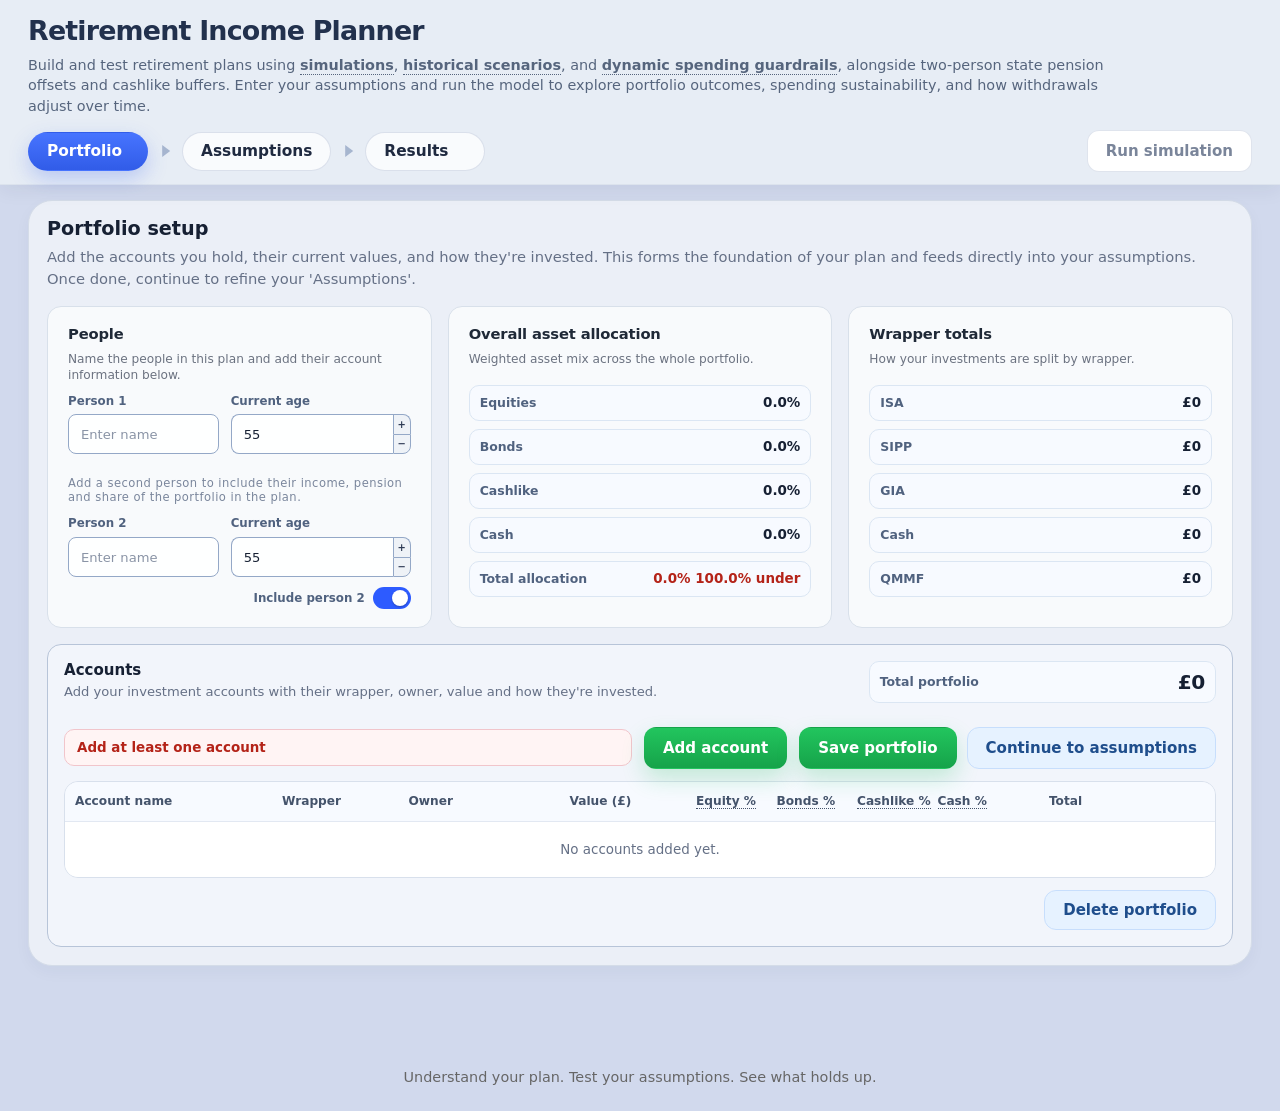
==== index.html @ 07768f7c "Add files via upload" ====
<!DOCTYPE html>
<html lang="en-GB">
<head>
  <meta charset="UTF-8" />
  <title>Retirement Income Planner</title>
  <meta name="viewport" content="width=device-width, initial-scale=1" />
  <link rel="icon" type="image/svg+xml" href="favicon.svg" />
  <link rel="stylesheet" href="css/style.css" />
  <script type="module" src="js/app.js" defer></script>
</head>
<body>
  <div class="page-shell app-shell">
    <header class="top-header">
      <div class="top-header__inner">
        <div class="title-block">
          <h1>Retirement Income Planner</h1>
          <p class="intro">
            Build and test retirement plans using
            <span
              class="metric-heading-with-tooltip"
              tabindex="0"
              data-tooltip="Runs your plan across many possible future market paths (Monte Carlo), showing a range of outcomes and likelihood of success."
            >
              <strong>simulations</strong>
            </span>,
            <span
              class="metric-heading-with-tooltip"
              tabindex="0"
              data-tooltip="Runs your plan through real past market periods using actual returns, showing how it performed during crashes, inflation, and recoveries."
            >
              <strong>historical scenarios</strong>
            </span>, and
            <span
              class="metric-heading-with-tooltip"
              tabindex="0"
              data-tooltip="Adjusts your withdrawals up or down based on portfolio performance (Guyton-Klinger), helping sustain income while reducing the risk of running out."
            >
              <strong>dynamic spending guardrails</strong>
            </span>,
            alongside two-person state pension offsets and cashlike buffers. Enter your assumptions and run the model to explore portfolio outcomes, spending sustainability, and how withdrawals adjust over time.
          </p>
        </div>

            <div class="top-header__controls">
              <nav class="top-header__tabs tab-nav" aria-label="Planner workflow" role="tablist">
                <button
                  class="tab-button is-active"
                  type="button"
                  role="tab"
                  aria-selected="true"
                  data-tab-button="portfolio"
                >
                  <span class="tab-button__label">Portfolio</span>
                </button>
            
                <span class="tab-workflow-separator" aria-hidden="true"></span>
            
                <button
                  class="tab-button"
                  type="button"
                  role="tab"
                  aria-selected="false"
                  data-tab-button="assumptions"
                >
                  <span class="tab-button__label">Assumptions</span>
                </button>
            
                <span class="tab-workflow-separator" aria-hidden="true"></span>
            
                <button
                  class="tab-button"
                  type="button"
                  role="tab"
                  aria-selected="false"
                  data-tab-button="results"
                >
                  <span class="tab-button__label">Results</span>
                </button>

              </nav>
            
              <div class="top-header__actions action-row action-row--top-chrome">
                <button
                  id="runSimulationBtn"
                  class="btn btn-secondary btn-run-simulation btn-run-simulation--inactive"
                  type="button"
                  aria-disabled="true"
                >
                  Run simulation
                </button>
              </div>
            </div>
      </div>
    </header>

    <main class="page-content">
        <section id="summaryBand" class="summary-band hidden" aria-label="Key results">
  <div class="summary-grid">

            <article class="summary-card" id="summarySuccessRateCard">
              <div class="summary-label" id="summarySuccessRateLabel">Plan reliability</div>
              <div class="summary-value" id="summarySuccessRate">—</div>
              <div class="summary-desc" id="summarySuccessRateDesc">
                Shows how often the plan sustains spending across simulated outcomes.
              </div>
            </article>
        
            <article class="summary-card" id="summaryMedianEndCard">
              <div class="summary-label" id="summaryMedianEndLabel">Expected outcome (median path)</div>
              <div class="summary-value" id="summaryMedianEnd">—</div>
              <div class="summary-desc" id="summaryMedianEndDesc">
                After funding your planned spending throughout.
              </div>
            </article>
        
            <article class="summary-card" id="summaryWorstStressCard">
              <div class="summary-label" id="summaryWorstStressLabel">Worst observed outcome</div>
              <div class="summary-value" id="summaryWorstStress">—</div>
              <div class="summary-desc" id="summaryWorstStressDesc">
                Outcome in the weakest observed scenarios.
              </div>
            </article>
        
            <article class="summary-card" id="summaryCashRunwayCard">
              <div class="summary-label" id="summaryCashRunwayLabel">Spending shortfall risk</div>
              <div class="summary-value" id="summaryCashRunway">—</div>
              <div class="summary-desc" id="summaryCashRunwayDesc">
                Shows whether weaker outcomes fall below the minimum spending level.
              </div>
            </article>
        
          </div>
        </section>

      <div class="tab-panels">
        <div id="errorBox" class="error-box" role="alert" aria-live="polite"></div>
        <!-- Portfolio -->
        <section class="tab-panel is-active" data-tab-panel="portfolio">
        <div class="tab-layout single-column">
          <section class="panel input-shell-panel page-panel">
            <div class="panel-header panel-header-tight">
              <div>
                <h2>Portfolio setup</h2>
                <p>
                  Add the accounts you hold, their current values, and how they're invested. This forms the foundation of your plan and feeds directly into your assumptions. Once done, continue to refine your 'Assumptions'.
                </p>
              </div>
            </div>
        
            <div class="portfolio-shell">
              <!-- Portfolio top row -->
              <div class="portfolio-top-row">
              <!-- People -->
              <section class="input-group-card card-block portfolio-people-card">
                <div class="section-heading">
                  <h3>People</h3>
                  <p>Name the people in this plan and add their account information below.</p>
                </div>
            
                <div class="portfolio-people-strip">
                  <div class="portfolio-person-block">
                    <div class="portfolio-person-row">
                      <label class="portfolio-people-field">
                        <span class="portfolio-people-field__label">Person 1</span>
                        <input
                          id="portfolioPerson1Name"
                          type="text"
                          placeholder="Enter name"
                          maxlength="30"
                        />
                      </label>
            
                      <label class="portfolio-people-field portfolio-people-field--age">
                        <span class="portfolio-people-field__label">Current age</span>
                        <div class="stepper-input">
                          <button
                            type="button"
                            class="stepper-btn"
                            data-step-target="portfolioPerson1Age"
                            data-step-direction="-1"
                            data-step-size="1"
                            aria-label="Decrease person 1 current age by 1"
                          >−</button>
                          <input
                            id="portfolioPerson1Age"
                            type="number"
                            min="18"
                            max="100"
                            step="1"
                            value="55"
                          />
                          <button
                            type="button"
                            class="stepper-btn"
                            data-step-target="portfolioPerson1Age"
                            data-step-direction="1"
                            data-step-size="1"
                            aria-label="Increase person 1 current age by 1"
                          >+</button>
                        </div>
                      </label>
                    </div>
                  </div>

                    <div class="portfolio-people-divider">
                      <span>Add a second person to include their income, pension and share of the portfolio in the plan.</span>
                    </div>
            
                  <div class="portfolio-person-block">
                    <div class="portfolio-person-row">
                      <label class="portfolio-people-field">
                        <span class="portfolio-people-field__label">Person 2</span>
                        <input
                          id="portfolioPerson2Name"
                          type="text"
                          placeholder="Enter name"
                          maxlength="30"
                        />
                      </label>
            
                      <label class="portfolio-people-field portfolio-people-field--age">
                        <span class="portfolio-people-field__label">Current age</span>
                        <div class="stepper-input">
                          <button
                            type="button"
                            class="stepper-btn"
                            data-step-target="portfolioPerson2Age"
                            data-step-direction="-1"
                            data-step-size="1"
                            aria-label="Decrease person 2 current age by 1"
                          >−</button>
                          <input
                            id="portfolioPerson2Age"
                            type="number"
                            min="18"
                            max="100"
                            step="1"
                            value="55"
                          />
                          <button
                            type="button"
                            class="stepper-btn"
                            data-step-target="portfolioPerson2Age"
                            data-step-direction="1"
                            data-step-size="1"
                            aria-label="Increase person 2 current age by 1"
                          >+</button>
                        </div>
                      </label>
                    </div>
                  </div>
            
                  <div class="portfolio-people-toggle">
                    <span class="portfolio-people-toggle__label">Include person 2</span>
                    <label class="switch-control">
                      <input id="portfolioHasPerson2" type="checkbox" checked />
                      <span class="switch-slider"></span>
                    </label>
                  </div>
                </div>
              </section>
            
              <!-- Overall asset allocation -->
              <section class="input-group-card card-block">
                <div class="section-heading">
                  <h3>Overall asset allocation</h3>
                  <p>Weighted asset mix across the whole portfolio.</p>
                </div>
            
                <div id="portfolioAllocationTotals" class="portfolio-summary-list">
                  <div class="portfolio-summary-empty">No portfolio data yet.</div>
                </div>
              </section>
            
              <!-- Wrapper totals -->
              <section class="input-group-card card-block">
                <div class="section-heading">
                  <h3>Wrapper totals</h3>
                  <p>How your investments are split by wrapper.</p>
                </div>
            
                <div id="portfolioWrapperTotals" class="portfolio-summary-list">
                  <div class="portfolio-summary-empty">No portfolio data yet.</div>
                </div>
              </section>
            </div>
        
              <!-- Accounts -->
              <section class="input-group-card card-block portfolio-accounts-card">
                <div class="portfolio-section-header">
                  <div class="section-heading portfolio-section-heading">
                    <h3>Accounts</h3>
                    <p>
                      Add your investment accounts with their wrapper, owner, value and how they're invested.
                    </p>
                  </div>
        
                  <div class="portfolio-section-header-meta">
                    <div class="portfolio-section-total">
                      <span class="portfolio-section-total__label">Total portfolio</span>
                      <div class="portfolio-total-value" id="portfolioTotalValue">£0</div>
                    </div>
                  </div>
                </div>
        
                <div class="portfolio-table-toolbar">

                  <div
                    id="portfolioValidationStatus"
                    class="portfolio-validation-status"
                    role="status"
                    aria-live="polite"
                  >
                    Portfolio ready
                  </div>
                
                  <div class="action-row portfolio-table-actions">
                    <button id="addPortfolioAccountBtn" class="btn btn-success" type="button">
                      Add account
                    </button>
                  </div>
                
                  <div class="action-row portfolio-table-actions portfolio-table-actions--right">
                    
                    <!-- Save (primary / blue) -->
                    <button id="savePortfolioBtn" class="btn btn-primary" type="button">
                      Save portfolio
                    </button>
                
                    <!-- Continue (light blue / disabled initially) -->
                    <button
                      id="continueToAssumptionsBtn"
                      class="btn btn-secondary is-disabled"
                      type="button"
                      disabled
                    >
                      Continue to assumptions
                    </button>
                
                  </div>
                
                </div>
                        
                <div class="portfolio-table-wrap">
                  <table class="portfolio-table" id="portfolioTable">
                    <thead>
                     <tr>
                      <th>Account name</th>
                      <th>Wrapper</th>
                      <th>Owner</th>
                      <th>Value (£)</th>
                    
                      <th>
                        <span
                          class="metric-heading-with-tooltip"
                          tabindex="0"
                          data-tooltip="The percentage of this account invested in shares. Higher equity allocations typically increase expected long-term growth but also increase volatility."
                        >Equity %</span>
                      </th>
                    
                      <th>
                        <span
                          class="metric-heading-with-tooltip"
                          tabindex="0"
                          data-tooltip="The percentage of this account invested in bonds. Bonds generally provide steadier but lower returns and help reduce portfolio volatility."
                        >Bonds %</span>
                      </th>
                    
                      <th>
                        <span
                          class="metric-heading-with-tooltip"
                          tabindex="0"
                          data-tooltip="Cashlike includes cash ISAs, money-market funds, and QMMF used as a drawdown buffer."
                        >Cashlike %</span>
                      </th>
                    
                      <th>
                        <span
                          class="metric-heading-with-tooltip"
                          tabindex="0"
                          data-tooltip="Cash represents actual liquid cash holdings, like current accounts, separate from cashlike instruments used as buffers."
                        >Cash %</span>
                      </th>
                    
                      <th>Total</th>
                      <th></th>
                    </tr>
                                        </thead>
                    <tbody id="portfolioTableBody">
                      <tr class="portfolio-row-empty">
                        <td colspan="10">No accounts added yet.</td>
                      </tr>
                    </tbody>
                  </table>
                </div>

                <div class="action-row portfolio-table-footer-actions">
                  <button id="deletePortfolioBtn" class="btn btn-secondary" type="button">
                    Delete portfolio
                  </button>

                    <div id="deletePortfolioConfirm" class="portfolio-delete-confirm hidden">
                      <span>Delete entire portfolio? This cannot be undone.</span>
                      <div class="action-row">
                        <button id="confirmDeletePortfolioBtn" class="btn btn-primary" type="button">
                          Confirm delete
                        </button>
                        <button id="cancelDeletePortfolioBtn" class="btn btn-secondary" type="button">
                          Cancel
                        </button>
                      </div>
                    </div>
    
                </div>

              </section>
            </div>
          </section>
        </div>
        </section>

        <!-- Assumptions -->
        <section class="tab-panel" data-tab-panel="assumptions">
          <div class="tab-layout single-column">
            <section class="panel input-shell-panel page-panel">
              <div class="panel-header panel-header-tight">
                <div>
                  <h2>Assumptions</h2>
                  <p>Set spending, income sources and market assumptions before running the simulation.</p>
                </div>
                <div class="assumptions-header-actions">
                  <button id="saveAssumptionsBtn" class="btn btn-primary" type="button">
                    Save assumptions
                  </button>
                  <button id="deleteAssumptionsBtn" class="btn btn-secondary" type="button">
                    Delete assumptions
                  </button>
                  <div id="deleteAssumptionsConfirm" class="assumptions-delete-confirm hidden">
                    <span>Delete saved assumptions? This cannot be undone.</span>
                    <div class="action-row">
                      <button id="confirmDeleteAssumptionsBtn" class="btn btn-primary" type="button">
                        Confirm delete
                      </button>
                      <button id="cancelDeleteAssumptionsBtn" class="btn btn-secondary" type="button">
                        Cancel
                      </button>
                    </div>
                  </div>
                </div>
              </div>
        
              <div class="input-shell">
                <div class="input-grid-top">
                  <section class="input-group-card card-block">
                    <div class="section-heading">
                      <h3>Core assumptions</h3>
                      <p>
                        To see how your income adapts over time, enter your retirement timeline and current portfolio value.
                        Define your spending targets by setting an initial ideal budget, a comfort level for tighter years,
                        and a minimum essential floor.
                      </p>
                      <p>Portfolio value and asset mix are locked here and synced from the Portfolio tab.</p>
                    </div>
        
                    <div class="field-grid field-grid-3">
                      <label class="field">
                        <span class="field-label">Retirement years</span>
                        <div class="stepper-input">
                          <button
                            type="button"
                            class="stepper-btn"
                            data-step-target="years"
                            data-step-direction="-1"
                            data-step-size="1"
                            aria-label="Decrease retirement years by 1"
                          >−</button>
                          <input id="years" type="number" min="1" max="80" step="1" />
                          <button
                            type="button"
                            class="stepper-btn"
                            data-step-target="years"
                            data-step-direction="1"
                            data-step-size="1"
                            aria-label="Increase retirement years by 1"
                          >+</button>
                        </div>
                      </label>
        
                      <label class="field">
                        <span class="field-label">Value of investments</span>
                        <input
                          id="initialPortfolio"
                          type="text"
                          inputmode="numeric"
                          data-format="integer"
                          readonly
                        />
                      </label>
        
                      <label class="field">
                        <span class="field-label">Initial withdrawal rate (%)</span>
                        <div class="stepper-input">
                          <button
                            type="button"
                            class="stepper-btn"
                            data-step-target="initialWithdrawalRate"
                            data-step-direction="-1"
                            data-step-size="0.1"
                            aria-label="Decrease initial withdrawal rate by 0.1%"
                          >−</button>
                          <input
                            id="initialWithdrawalRate"
                            type="number"
                            min="0"
                            step="0.1"
                          />
                          <button
                            type="button"
                            class="stepper-btn"
                            data-step-target="initialWithdrawalRate"
                            data-step-direction="1"
                            data-step-size="0.1"
                            aria-label="Increase initial withdrawal rate by 0.1%"
                          >+</button>
                        </div>
                      </label>
        
                      <label class="field">
                        <span class="field-label">Initial household spending (£)</span>
                        <div class="stepper-input">
                          <button
                            type="button"
                            class="stepper-btn"
                            data-step-target="initialSpending"
                            data-step-direction="-1"
                            aria-label="Decrease initial household spending by £1,000"
                          >−</button>
                          <input id="initialSpending" type="text" inputmode="numeric" data-format="integer" />
                          <button
                            type="button"
                            class="stepper-btn"
                            data-step-target="initialSpending"
                            data-step-direction="1"
                            aria-label="Increase initial household spending by £1,000"
                          >+</button>
                        </div>
                      </label>
        
                      <label class="field">
                        <span class="field-label">Comfort spending level (£)</span>
                        <div class="stepper-input">
                          <button
                            type="button"
                            class="stepper-btn"
                            data-step-target="comfortSpending"
                            data-step-direction="-1"
                            aria-label="Decrease comfort spending level by £1,000"
                          >−</button>
                          <input id="comfortSpending" type="text" inputmode="numeric" data-format="integer" />
                          <button
                            type="button"
                            class="stepper-btn"
                            data-step-target="comfortSpending"
                            data-step-direction="1"
                            aria-label="Increase comfort spending level by £1,000"
                          >+</button>
                        </div>
                      </label>
        
                      <label class="field">
                        <span class="field-label">Minimum spending level (£)</span>
                        <div class="stepper-input">
                          <button
                            type="button"
                            class="stepper-btn"
                            data-step-target="minimumSpending"
                            data-step-direction="-1"
                            aria-label="Decrease minimum spending level by £1,000"
                          >−</button>
                          <input id="minimumSpending" type="text" inputmode="numeric" data-format="integer" />
                          <button
                            type="button"
                            class="stepper-btn"
                            data-step-target="minimumSpending"
                            data-step-direction="1"
                            aria-label="Increase minimum spending level by £1,000"
                          >+</button>
                        </div>
                      </label>
                    </div>
        
                    <div class="section-subnote">
                      Enter either how much you plan to spend each year or the withdrawal rate you want to start with.
                      Comfort and minimum spending levels default to <strong>90%</strong> and <strong>75%</strong>
                      of household spending unless you override them.
                    </div>
        
                    <div class="field-grid field-grid-4">
                      <label class="field">
                        <span class="field-label">
                          <span
                            class="metric-heading-with-tooltip"
                            tabindex="0"
                            data-tooltip="The percentage of your portfolio invested in shares. Higher equity allocations typically increase expected long-term growth but also increase volatility."
                          >Equity allocation %</span>
                        </span>
                        <input id="equityAllocation" type="number" min="0" max="100" step="1" readonly />
                      </label>
        
                      <label class="field">
                        <span class="field-label">
                          <span
                            class="metric-heading-with-tooltip"
                            tabindex="0"
                            data-tooltip="The percentage of your portfolio invested in bonds. Bonds generally provide steadier but lower returns and help reduce portfolio volatility."
                          >Bond allocation %</span>
                        </span>
                        <input id="bondAllocation" type="number" min="0" max="100" step="1" readonly />
                      </label>
        
                      <label class="field">
                        <span class="field-label">
                          <span
                            class="metric-heading-with-tooltip"
                            tabindex="0"
                            data-tooltip="Cashlike includes cash ISAs, money-market funds, and QMMF used as a drawdown buffer."
                          >Cashlike %</span>
                        </span>
                        <input id="cashlikeAllocation" type="number" min="0" max="100" step="1" readonly />
                      </label>
        
                      <label class="field">
                        <span class="field-label">
                          <span
                            class="metric-heading-with-tooltip"
                            tabindex="0"
                            data-tooltip="Cash represents actual liquid cash holdings, like current accounts, separate from cashlike instruments used as buffers."
                          >Cash %</span>
                        </span>
                        <input id="cashAllocation" type="number" min="0" max="100" step="1" readonly />
                      </label>
                    </div>
        
                    <div
                      id="allocationStatus"
                      class="allocation-status allocation-status--balanced"
                      role="status"
                      aria-live="polite"
                    >
                      <div class="allocation-status__row">
                        <span class="allocation-status__label">Allocation total</span>
                        <span id="allocationStatusTotal" class="allocation-status__total">100%</span>
                      </div>
                      <div class="allocation-status__message-row">
                        <span class="allocation-status__dot" aria-hidden="true"></span>
                        <span id="allocationStatusMessage" class="allocation-status__message">Balanced</span>
                      </div>
                    </div>
        
                    <div class="core-assumptions-bottom-row">
                      <label class="field">
                        <span class="field-label">Annual portfolio fees (%)</span>
                        <div class="stepper-input">
                          <button
                            type="button"
                            class="stepper-btn"
                            data-step-target="annualFeeRate"
                            data-step-direction="-1"
                            data-step-size="0.01"
                            aria-label="Decrease annual portfolio fees by 0.01%"
                          >−</button>
                          <input
                            id="annualFeeRate"
                            type="number"
                            min="0"
                            step="0.01"
                            inputmode="decimal"
                          />
                          <button
                            type="button"
                            class="stepper-btn"
                            data-step-target="annualFeeRate"
                            data-step-direction="1"
                            data-step-size="0.01"
                            aria-label="Increase annual portfolio fees by 0.01%"
                          >+</button>
                        </div>
                      </label>
        
                      <label class="field people-pension-inline-field">
                          <span class="field-label">Full state pension: today's value</span>
                          <input
                            id="statePensionToday"
                            type="text"
                            inputmode="numeric"
                            data-format="integer"
                            readonly
                          />
                        </label>
        
                      <label class="field field-inline field-inline-wide core-rebalance-field">
                        <span class="field-label">Rebalance your investments to the chosen allocations each year</span>
                        <label class="switch-control">
                          <input id="rebalanceToTarget" type="checkbox" checked />
                          <span class="switch-slider"></span>
                        </label>
                      </label>
                    </div>
                  </section>
        
                  <section class="input-group-card people-pensions-card card-block">
                    <div class="section-heading">
                      <h3>Fixed income</h3>
                      <p>
                        Incorporate guaranteed income, like your State Pension, earnings, or windfalls, to see how
                        these additional sources of income reduce the amount you need to withdraw from your investments.
                      </p>
                    </div>
        
                    <div class="people-panels">
                      <section class="person-panel person-panel--person1">
                        <div class="person-panel__header">
                          <div class="person-panel__title">Person 1</div>
                        </div>
        
                        <div class="person-panel__body">
                          <div class="field-grid field-grid-3">
                            <label class="field person-name-field">
                              <span class="field-label">Name</span>
                              <input id="person1Name" type="text" placeholder="Enter name" maxlength="9" />
                            </label>
        
                            <label class="field person-age-field">
                              <span class="field-label">Current age</span>
                              <input id="person1Age" type="number" min="18" max="100" step="1" readonly />
                            </label>
        
                            <label class="field person-pension-age-field">
                              <span class="field-label">State pension age</span>
                              <div class="stepper-input">
                                <button
                                  type="button"
                                  class="stepper-btn"
                                  data-step-target="person1PensionAge"
                                  data-step-direction="-1"
                                  data-step-size="1"
                                  aria-label="Decrease person 1 state pension age by 1"
                                >−</button>
                                <input id="person1PensionAge" type="number" min="18" max="100" step="1" />
                                <button
                                  type="button"
                                  class="stepper-btn"
                                  data-step-target="person1PensionAge"
                                  data-step-direction="1"
                                  data-step-size="1"
                                  aria-label="Increase person 1 state pension age by 1"
                                >+</button>
                              </div>
                            </label>
                          </div>
        
                          <label class="field field-inline field-inline-wide person-pension-checkbox inline-switch">
                            <span class="field-label field-label-inline">Receives full state pension</span>
                            <span class="switch-control">
                              <input id="person1GetsFullPension" type="checkbox" checked />
                              <span class="switch-slider" aria-hidden="true"></span>
                            </span>
                          </label>
        
                          <div class="field-grid field-grid-4 person-income-row">
                            <label class="field">
                              <span class="field-label">Other income</span>
                              <div class="stepper-input">
                                <button
                                  type="button"
                                  class="stepper-btn"
                                  data-step-target="person1OtherIncomeToday"
                                  data-step-direction="-1"
                                  data-step-size="1000"
                                  aria-label="Decrease person 1 other income by £1,000"
                                >−</button>
                                <input
                                  id="person1OtherIncomeToday"
                                  type="text"
                                  inputmode="numeric"
                                  data-format="integer"
                                />
                                <button
                                  type="button"
                                  class="stepper-btn"
                                  data-step-target="person1OtherIncomeToday"
                                  data-step-direction="1"
                                  data-step-size="1000"
                                  aria-label="Increase person 1 other income by £1,000"
                                >+</button>
                              </div>
                            </label>
        
                            <label class="field">
                              <span class="field-label">How many years</span>
                              <div class="stepper-input">
                                <button
                                  type="button"
                                  class="stepper-btn"
                                  data-step-target="person1OtherIncomeYears"
                                  data-step-direction="-1"
                                  data-step-size="1"
                                  aria-label="Decrease person 1 other income years by 1"
                                >−</button>
                                <input id="person1OtherIncomeYears" type="number" min="0" max="80" step="1" />
                                <button
                                  type="button"
                                  class="stepper-btn"
                                  data-step-target="person1OtherIncomeYears"
                                  data-step-direction="1"
                                  data-step-size="1"
                                  aria-label="Increase person 1 other income years by 1"
                                >+</button>
                              </div>
                            </label>
        
                            <label class="field">
                              <span class="field-label">Windfall amount</span>
                              <div class="stepper-input">
                                <button
                                  type="button"
                                  class="stepper-btn"
                                  data-step-target="person1WindfallAmount"
                                  data-step-direction="-1"
                                  data-step-size="1000"
                                  aria-label="Decrease person 1 windfall amount by £1,000"
                                >−</button>
                                <input
                                  id="person1WindfallAmount"
                                  type="text"
                                  inputmode="numeric"
                                  data-format="integer"
                                />
                                <button
                                  type="button"
                                  class="stepper-btn"
                                  data-step-target="person1WindfallAmount"
                                  data-step-direction="1"
                                  data-step-size="1000"
                                  aria-label="Increase person 1 windfall amount by £1,000"
                                >+</button>
                              </div>
                            </label>
        
                            <label class="field">
                              <span class="field-label">Years after retirement</span>
                              <div class="stepper-input">
                                <button
                                  type="button"
                                  class="stepper-btn"
                                  data-step-target="person1WindfallYear"
                                  data-step-direction="-1"
                                  data-step-size="1"
                                  aria-label="Decrease person 1 windfall year by 1"
                                >−</button>
                                <input id="person1WindfallYear" type="number" min="0" max="80" step="1" />
                                <button
                                  type="button"
                                  class="stepper-btn"
                                  data-step-target="person1WindfallYear"
                                  data-step-direction="1"
                                  data-step-size="1"
                                  aria-label="Increase person 1 windfall year by 1"
                                >+</button>
                              </div>
                            </label>
                          </div>
                        </div>
                      </section>
        
                      <section class="person-panel person-panel--person2" id="person2Panel">
                          <div class="person-panel__header">
                            <div class="person-panel__title">Person 2</div>
                          </div>
                        
                          <div class="person-panel__body" id="person2PanelBody">
                          <div class="field-grid field-grid-3">
                            <label class="field person-name-field">
                              <span class="field-label">Name</span>
                              <input id="person2Name" type="text" placeholder="Enter name" maxlength="9" />
                            </label>
        
                            <label class="field person-age-field">
                              <span class="field-label">Current age</span>
                              <input id="person2Age" type="number" min="18" max="100" step="1" readonly />
                            </label>
        
                            <label class="field person-pension-age-field">
                              <span class="field-label">State pension age</span>
                              <div class="stepper-input">
                                <button
                                  type="button"
                                  class="stepper-btn"
                                  data-step-target="person2PensionAge"
                                  data-step-direction="-1"
                                  data-step-size="1"
                                  aria-label="Decrease person 2 state pension age by 1"
                                >−</button>
                                <input id="person2PensionAge" type="number" min="18" max="100" step="1" />
                                <button
                                  type="button"
                                  class="stepper-btn"
                                  data-step-target="person2PensionAge"
                                  data-step-direction="1"
                                  data-step-size="1"
                                  aria-label="Increase person 2 state pension age by 1"
                                >+</button>
                              </div>
                            </label>
                          </div>
        
                          <label class="field field-inline field-inline-wide person-pension-checkbox inline-switch">
                            <span class="field-label field-label-inline">Receives full state pension</span>
                            <span class="switch-control">
                              <input id="person2GetsFullPension" type="checkbox" checked />
                              <span class="switch-slider" aria-hidden="true"></span>
                            </span>
                          </label>
        
                          <div class="field-grid field-grid-4 person-income-row">
                            <label class="field">
                              <span class="field-label">Other income</span>
                              <div class="stepper-input">
                                <button
                                  type="button"
                                  class="stepper-btn"
                                  data-step-target="person2OtherIncomeToday"
                                  data-step-direction="-1"
                                  data-step-size="1000"
                                  aria-label="Decrease person 2 other income by £1,000"
                                >−</button>
                                <input
                                  id="person2OtherIncomeToday"
                                  type="text"
                                  inputmode="numeric"
                                  data-format="integer"
                                />
                                <button
                                  type="button"
                                  class="stepper-btn"
                                  data-step-target="person2OtherIncomeToday"
                                  data-step-direction="1"
                                  data-step-size="1000"
                                  aria-label="Increase person 2 other income by £1,000"
                                >+</button>
                              </div>
                            </label>
        
                            <label class="field">
                              <span class="field-label">How many years</span>
                              <div class="stepper-input">
                                <button
                                  type="button"
                                  class="stepper-btn"
                                  data-step-target="person2OtherIncomeYears"
                                  data-step-direction="-1"
                                  data-step-size="1"
                                  aria-label="Decrease person 2 other income years by 1"
                                >−</button>
                                <input id="person2OtherIncomeYears" type="number" min="0" max="80" step="1" />
                                <button
                                  type="button"
                                  class="stepper-btn"
                                  data-step-target="person2OtherIncomeYears"
                                  data-step-direction="1"
                                  data-step-size="1"
                                  aria-label="Increase person 2 other income years by 1"
                                >+</button>
                              </div>
                            </label>
        
                            <label class="field">
                              <span class="field-label">Windfall amount</span>
                              <div class="stepper-input">
                                <button
                                  type="button"
                                  class="stepper-btn"
                                  data-step-target="person2WindfallAmount"
                                  data-step-direction="-1"
                                  data-step-size="1000"
                                  aria-label="Decrease person 2 windfall amount by £1,000"
                                >−</button>
                                <input
                                  id="person2WindfallAmount"
                                  type="text"
                                  inputmode="numeric"
                                  data-format="integer"
                                />
                                <button
                                  type="button"
                                  class="stepper-btn"
                                  data-step-target="person2WindfallAmount"
                                  data-step-direction="1"
                                  data-step-size="1000"
                                  aria-label="Increase person 2 windfall amount by £1,000"
                                >+</button>
                              </div>
                            </label>
        
                            <label class="field">
                              <span class="field-label">Years after retirement</span>
                              <div class="stepper-input">
                                <button
                                  type="button"
                                  class="stepper-btn"
                                  data-step-target="person2WindfallYear"
                                  data-step-direction="-1"
                                  data-step-size="1"
                                  aria-label="Decrease person 2 windfall year by 1"
                                >−</button>
                                <input id="person2WindfallYear" type="number" min="0" max="80" step="1" />
                                <button
                                  type="button"
                                  class="stepper-btn"
                                  data-step-target="person2WindfallYear"
                                  data-step-direction="1"
                                  data-step-size="1"
                                  aria-label="Increase person 2 windfall year by 1"
                                >+</button>
                              </div>
                            </label>
                          </div>
                        </div>
                      </section>
                    </div>
                  </section>
                </div>
        
                <div class="input-grid-bottom">
                  <section class="input-group-card card-block">
                    <div class="section-heading">
                      <h3>Plan settings</h3>
                      <p>
                        Validate your retirement strategy by simulating thousands of potential market scenarios to
                        determine a probability of success. Or, benchmark your plan against real-world history to
                        ensure your spending remains sustainable through past periods of high volatility.
                      </p>
                    </div>
        
                    <div class="plan-settings-grid">
                      <label class="field">
                        <span class="field-label">Simulation mode</span>
                        <select id="simulationMode">
                          <option value="monteCarlo" selected>Stress Test Modelling</option>
                          <option value="historical">Historical Modelling</option>
                        </select>
                      </label>
        
                      <div id="monteCarloRunsRow" class="plan-settings-dynamic-field">
                        <label class="field">
                          <span class="field-label">
                            <span
                              class="metric-heading-with-tooltip"
                              tabindex="0"
                              data-tooltip="The number of simulated market paths. Increasing the sample size provides greater statistical stability and a smoother forecast"
                            >Iteration Count</span>
                          </span>
        
                          <div class="monte-carlo-runs-control">
                            <select id="monteCarloRunsPreset" aria-label="Monte Carlo run presets">
                              <option value="1000" selected>1,000</option>
                              <option value="5000">5,000</option>
                              <option value="10000">10,000</option>
                              <option value="20000">20,000</option>
                              <option value="custom">Custom</option>
                            </select>
        
                            <input
                              id="monteCarloRuns"
                              type="text"
                              inputmode="numeric"
                              data-format="integer"
                              aria-label="Monte Carlo runs"
                            />
                          </div>
        
                          <div class="field-help-text">Choose a preset number or type your own value up to 50,000.</div>
                        </label>
                      </div>
        
                      <div id="historicalScenarioRow" class="plan-settings-dynamic-field hidden">
                        <label class="field">
                          <span class="field-label">Historical scenario</span>
                          <select id="historicalScenario">
                            <optgroup label="Stress - crashes">
                              <option value="1907">1907 - banking crisis</option>
                              <option value="1929">1929 - Great Depression</option>
                              <option value="1940">1940 - WWII wartime shock</option>
                            </optgroup>
        
                            <optgroup label="Stress - inflation">
                              <option value="1966">1966 - inflation shock</option>
                              <option value="1973">1973 - stagflation shock</option>
                              <option value="1979">1979 - high inflation peak</option>
                            </optgroup>
        
                            <optgroup label="Stress - prolonged downturns">
                              <option value="1914">1914 - WWI disruption</option>
                              <option value="1937">1937 - recession within recovery</option>
                              <option value="1972">1972 - inflation then market slump</option>
                            </optgroup>
        
                            <optgroup label="Positive - strong growth">
                              <option value="1950">1950 - post-war expansion</option>
                              <option value="1987">1987 - post-crash recovery</option>
                              <option value="1991">1991 - early-cycle expansion</option>
                            </optgroup>
                          </select>
                        </label>
                      </div>
                    </div>
                  </section>
        
                  <section class="input-group-card card-block spending-rules-card">
                    <div class="section-heading">
                      <h3>Spending adjustment rules</h3>
                      <p>
                        Variable Guardrails implement Guyton-Klinger rules to align withdrawals with market trends.
                        This approach optimises retirement income and inflation adjustments to keep your spending
                        plan resilient through any market cycle.
                      </p>
                    </div>
        
                    <div class="field-grid field-grid-3">
                      <label class="field">
                        <span class="field-label">
                          <span
                            class="metric-heading-with-tooltip"
                            tabindex="0"
                            data-tooltip="If the current withdrawal rate rises above this percentage over the starting withdrawal rate, spending is cut by the adjustment size."
                          >Upper guardrail %</span>
                        </span>
                        <div class="stepper-input">
                          <button
                            type="button"
                            class="stepper-btn"
                            data-step-target="upperGuardrail"
                            data-step-direction="-1"
                            data-step-size="1"
                            aria-label="Decrease upper guardrail by 1 percentage point"
                          >−</button>
                          <input id="upperGuardrail" type="number" min="0" step="1" />
                          <button
                            type="button"
                            class="stepper-btn"
                            data-step-target="upperGuardrail"
                            data-step-direction="1"
                            data-step-size="1"
                            aria-label="Increase upper guardrail by 1 percentage point"
                          >+</button>
                        </div>
                      </label>
        
                      <label class="field">
                        <span class="field-label">
                          <span
                            class="metric-heading-with-tooltip"
                            tabindex="0"
                            data-tooltip="If the current withdrawal rate falls below this percentage under the starting withdrawal rate, spending is increased by the adjustment size."
                          >Lower guardrail %</span>
                        </span>
                        <div class="stepper-input">
                          <button
                            type="button"
                            class="stepper-btn"
                            data-step-target="lowerGuardrail"
                            data-step-direction="-1"
                            data-step-size="1"
                            aria-label="Decrease lower guardrail by 1 percentage point"
                          >−</button>
                          <input id="lowerGuardrail" type="number" min="0" step="1" />
                          <button
                            type="button"
                            class="stepper-btn"
                            data-step-target="lowerGuardrail"
                            data-step-direction="1"
                            data-step-size="1"
                            aria-label="Increase lower guardrail by 1 percentage point"
                          >+</button>
                        </div>
                      </label>
        
                      <label class="field">
                        <span class="field-label">
                          <span
                            class="metric-heading-with-tooltip"
                            tabindex="0"
                            data-tooltip="The percentage change applied to spending when a guardrail is breached."
                          >Adjustment size %</span>
                        </span>
                        <div class="stepper-input">
                          <button
                            type="button"
                            class="stepper-btn"
                            data-step-target="adjustmentSize"
                            data-step-direction="-1"
                            data-step-size="1"
                            aria-label="Decrease adjustment size by 1 percentage point"
                          >−</button>
                          <input id="adjustmentSize" type="number" min="0" step="1" />
                          <button
                            type="button"
                            class="stepper-btn"
                            data-step-target="adjustmentSize"
                            data-step-direction="1"
                            data-step-size="1"
                            aria-label="Increase adjustment size by 1 percentage point"
                          >+</button>
                        </div>
                      </label>
                    </div>
        
                    <section class="inflation-panel">
                      <div class="field-label">Maximum spending cap (£/year, nominal)</div>

                      <div class="inflation-panel__row">
                        <div class="inflation-panel__field">
                          <div class="stepper-input">
                            <button
                              type="button"
                              class="stepper-btn"
                              data-step-target="maxSpendingNominal"
                              data-step-direction="-1"
                              data-step-size="1000"
                              aria-label="Decrease maximum spending cap by £1,000"
                            >−</button>
                            <input id="maxSpendingNominal" type="text" inputmode="numeric" placeholder="0 = no cap" />
                            <button
                              type="button"
                              class="stepper-btn"
                              data-step-target="maxSpendingNominal"
                              data-step-direction="1"
                              data-step-size="1000"
                              aria-label="Increase maximum spending cap by £1,000"
                            >+</button>
                          </div>
                        </div>

                        <p class="inflation-panel__text">
                          Guardrail boosts will not push annual spending above this amount. Set to 0 or leave blank for no cap.
                        </p>
                      </div>
                    </section>

                    <div class="spending-toggle-row">
                      <label class="field field-inline field-inline-wide inline-switch spending-toggle-field">
                        <span class="field-label field-label-inline">
                          Skip the inflation increase to spending after a negative market year
                        </span>
                        <span class="switch-control">
                          <input id="skipInflationAfterNegative" type="checkbox" />
                          <span class="switch-slider" aria-hidden="true"></span>
                        </span>
                      </label>
                    </div>
                  </section>
        
                  <section class="input-group-card card-block market-assumptions-card">
                    <div class="section-heading">
                      <h3>Market assumptions</h3>
                      <p>
                        Choose the market return, volatility, and inflation assumptions used to estimate how your
                        investments may perform over time.
                      </p>
                    </div>
        
                    <div class="market-assumptions-layout">
                      <div class="market-grid">
                        <section class="mini-market-card mini-market-card--equities">
                          <div class="mini-market-card__title">Equities</div>
        
                          <div class="field-grid">
                            <label class="field">
                              <span class="field-label">Return</span>
                              <div class="stepper-input">
                                <button
                                  type="button"
                                  class="stepper-btn"
                                  data-step-target="equityReturn"
                                  data-step-direction="-1"
                                  data-step-size="0.1"
                                  aria-label="Decrease equity return by 0.1 percentage point"
                                >−</button>
                                <input id="equityReturn" type="number" step="0.1" />
                                <button
                                  type="button"
                                  class="stepper-btn"
                                  data-step-target="equityReturn"
                                  data-step-direction="1"
                                  data-step-size="0.1"
                                  aria-label="Increase equity return by 0.1 percentage point"
                                >+</button>
                              </div>
                            </label>
        
                            <label class="field">
                              <span class="field-label">Volatility</span>
                              <div class="stepper-input">
                                <button
                                  type="button"
                                  class="stepper-btn"
                                  data-step-target="equityVolatility"
                                  data-step-direction="-1"
                                  data-step-size="0.1"
                                  aria-label="Decrease equity volatility by 0.1 percentage point"
                                >−</button>
                                <input id="equityVolatility" type="number" min="0" step="0.1" />
                                <button
                                  type="button"
                                  class="stepper-btn"
                                  data-step-target="equityVolatility"
                                  data-step-direction="1"
                                  data-step-size="0.1"
                                  aria-label="Increase equity volatility by 0.1 percentage point"
                                >+</button>
                              </div>
                            </label>
                          </div>
                        </section>
        
                        <section class="mini-market-card mini-market-card--bonds">
                          <div class="mini-market-card__title">Bonds</div>
        
                          <div class="field-grid">
                            <label class="field">
                              <span class="field-label">Return</span>
                              <div class="stepper-input">
                                <button
                                  type="button"
                                  class="stepper-btn"
                                  data-step-target="bondReturn"
                                  data-step-direction="-1"
                                  data-step-size="0.1"
                                  aria-label="Decrease bond return by 0.1 percentage point"
                                >−</button>
                                <input id="bondReturn" type="number" step="0.1" />
                                <button
                                  type="button"
                                  class="stepper-btn"
                                  data-step-target="bondReturn"
                                  data-step-direction="1"
                                  data-step-size="0.1"
                                  aria-label="Increase bond return by 0.1 percentage point"
                                >+</button>
                              </div>
                            </label>
        
                            <label class="field">
                              <span class="field-label">Volatility</span>
                              <div class="stepper-input">
                                <button
                                  type="button"
                                  class="stepper-btn"
                                  data-step-target="bondVolatility"
                                  data-step-direction="-1"
                                  data-step-size="0.1"
                                  aria-label="Decrease bond volatility by 0.1 percentage point"
                                >−</button>
                                <input id="bondVolatility" type="number" min="0" step="0.1" />
                                <button
                                  type="button"
                                  class="stepper-btn"
                                  data-step-target="bondVolatility"
                                  data-step-direction="1"
                                  data-step-size="0.1"
                                  aria-label="Increase bond volatility by 0.1 percentage point"
                                >+</button>
                              </div>
                            </label>
                          </div>
                        </section>
        
                        <section class="mini-market-card mini-market-card--cashlike">
                          <div class="mini-market-card__title">Cashlike</div>
        
                          <div class="field-grid">
                            <label class="field">
                              <span class="field-label">Return</span>
                              <div class="stepper-input">
                                <button
                                  type="button"
                                  class="stepper-btn"
                                  data-step-target="cashlikeReturn"
                                  data-step-direction="-1"
                                  data-step-size="0.1"
                                  aria-label="Decrease cashlike return by 0.1 percentage point"
                                >−</button>
                                <input id="cashlikeReturn" type="number" step="0.1" />
                                <button
                                  type="button"
                                  class="stepper-btn"
                                  data-step-target="cashlikeReturn"
                                  data-step-direction="1"
                                  data-step-size="0.1"
                                  aria-label="Increase cashlike return by 0.1 percentage point"
                                >+</button>
                              </div>
                            </label>
        
                            <label class="field">
                              <span class="field-label">Volatility</span>
                              <div class="stepper-input">
                                <button
                                  type="button"
                                  class="stepper-btn"
                                  data-step-target="cashlikeVolatility"
                                  data-step-direction="-1"
                                  data-step-size="0.1"
                                  aria-label="Decrease cashlike volatility by 0.1 percentage point"
                                >−</button>
                                <input id="cashlikeVolatility" type="number" min="0" step="0.1" />
                                <button
                                  type="button"
                                  class="stepper-btn"
                                  data-step-target="cashlikeVolatility"
                                  data-step-direction="1"
                                  data-step-size="0.1"
                                  aria-label="Increase cashlike volatility by 0.1 percentage point"
                                >+</button>
                              </div>
                            </label>
                          </div>
                        </section>
                      </div>
        
                      <section class="inflation-panel">
                        <div class="field-label">Inflation rate (CPI)</div>
        
                        <div class="inflation-panel__row">
                          <div class="inflation-panel__field">
                            <div class="stepper-input">
                              <button
                                type="button"
                                class="stepper-btn"
                                data-step-target="inflation"
                                data-step-direction="-1"
                                data-step-size="0.1"
                                aria-label="Decrease inflation by 0.1 percentage points"
                              >−</button>
                              <input id="inflation" type="number" min="0" step="0.1" />
                              <button
                                type="button"
                                class="stepper-btn"
                                data-step-target="inflation"
                                data-step-direction="1"
                                data-step-size="0.1"
                                aria-label="Increase inflation by 0.1 percentage points"
                              >+</button>
                            </div>
                          </div>
        
                          <p class="inflation-panel__text">
                            Adjust how future spending and income are translated into today's purchasing power.
                          </p>
                        </div>
                      </section>
                    </div>
                  </section>
                </div>
              </div>
            </section>
          </div>
        </section>

        <!-- Results -->
        <section class="tab-panel" data-tab-panel="results" hidden>
          <div class="tab-layout single-column">
            <section class="panel results-meta-panel">
              <div class="panel-header results-meta-header">
                <div>
                  <h2 id="resultsPanelTitle">Results</h2>
                </div>
              </div>

              <div class="results-toolbar">
                <div class="chart-mode-group" role="group" aria-label="Chart mode">
                  <div class="chart-mode-label">Chart mode</div>
                  <div class="mode-switch">
                    <label class="mode-option">
                      <input id="chartModeReal" type="radio" name="chartMode" checked />
                      <span>Real</span>
                    </label>
                    <label class="mode-option">
                      <input id="chartModeNominal" type="radio" name="chartMode" />
                      <span>Nominal</span>
                    </label>
                  </div>
                  <input id="showRealValues" type="checkbox" hidden checked />
                </div>

                <div class="chart-mode-group" role="group" aria-label="Guardrails mode">
                  <div class="chart-mode-label">Guardrails</div>
                  <div class="mode-switch">
                    <label class="mode-option">
                      <input id="guytonKlingerOn" type="radio" name="guytonKlingerMode" checked />
                      <span>On</span>
                    </label>
                    <label class="mode-option">
                      <input id="guytonKlingerOff" type="radio" name="guytonKlingerMode" />
                      <span>Off</span>
                    </label>
                  </div>
                </div>

                <div class="results-explainer">
                  <p><strong>Real</strong> values strip out inflation to show true sustainability. By focusing on constant purchasing power, you can see if your investments actually cover your lifestyle.</p>
                  <p><strong>Nominal</strong> values show future cash totals including inflation; while the figures grow, rising prices mean they don't necessarily represent increased real-world purchasing power.</p>
                </div>
              </div>

              <div id="resultsContextBar"></div>
            </section>

            <section class="panel results-charts-panel">
              <div class="panel-header results-section-header">
                <div>
                  <h2>Charts</h2>
                </div>

                <div class="results-context-header-actions">
                  <div class="plan-outlook-path-selector table-view-selector">
                    <div class="table-view-selector-group" id="chartsViewSelector"></div>
                  </div>
                </div>
              </div>

              <div class="results-chart-grid">
                <section class="chart-card">
                  <div class="card-header chart-card-header">
                    <div class="card-title-block">
                      <h2>Investment projection</h2>
                      <p>Shows the central outcome, the likely range of outcomes, and the base-case path.</p>
                    </div>
                  </div>
                  <div class="chart-canvas-wrap">
                    <canvas id="portfolioChart" height="260"></canvas>
                    <div id="portfolioHorizonSummary" class="chart-horizon-summary"></div>
                  </div>
                </section>

                <section class="chart-card">
                  <div class="card-header chart-card-header">
                    <div class="card-title-block">
                      <h2>Spending path</h2>
                      <p>Shows spending, pension income, and investment withdrawals.</p>
                    </div>
                  </div>
                  <div class="chart-canvas-wrap">
                    <canvas id="spendingChart" height="260"></canvas>
                  </div>
                </section>
              </div>
            </section>

            <section class="table-card" id="tableCard">
              <div class="results-table-header">
                <div class="panel-header results-section-header">
                  <div>
                    <h2 id="resultsTableTitle">Yearly results view</h2>
                  </div>

                  <div class="results-context-header-actions">
                    <div class="plan-outlook-path-selector table-view-selector">
                      <div class="table-view-selector-group" id="tableHeaderViewSelector"></div>
                    </div>
                  </div>
                </div>

                <div class="results-table-description-row">
                  <p id="resultsTableIntro" class="results-table-intro">
                    A year-by-year view of your plan showing how spending, income, and withdrawals interact with your portfolio.
                  </p>
                </div>

                <div class="results-table-mode-row">
                  <div id="tableModeSelector" class="results-table-mode-selector"></div>
                  <div id="tableDescriptionActions" class="results-table-description-actions"></div>
                </div>

                <div class="results-table-controls-row">
                  <div id="resultsTableLegend" class="results-table-legend hidden"></div>
                  <div id="tableViewSelector" class="table-view-selector hidden"></div>
                </div>
              </div>

              <p id="resultsTableNote" class="results-table-note hidden"></p>

              <div class="table-wrap">
                <table id="resultsTable">
                  <thead></thead>
                  <tbody></tbody>
                </table>
              </div>
            </section>
          </div>
        </section>

        <!-- Tax -->
        <section class="tab-panel" data-tab-panel="tax" hidden>
          <div class="tab-layout single-column">

            <!-- Info panel: balances, assumptions, state pensions, Real/Nominal toggle, summary stats -->
            <!-- Rendered entirely by tax-form.js via renderTaxPanel() -->
            <section class="panel input-shell-panel page-panel">
              <div class="panel-header results-meta-header">
                <div>
                  <h2>Tax model</h2>
                  <p>
                    Deterministic year-by-year UK income tax and CGT estimate across GIA, pension, and ISA wrappers.
                    Pre-populated from your simulation inputs. Based on 2026/27 rates, thresholds frozen to 2031.
                  </p>
                </div>
              </div>
              <div id="taxFormContainer"></div>
            </section>

            <!-- Year-by-year table (hidden until first run) -->
            <section class="panel results-meta-panel" id="taxResultsPanel" hidden>
              <div class="tax-table-wrapper">
                <table class="tax-table" id="taxYearTable">
                  <thead></thead>
                  <tbody></tbody>
                </table>
              </div>
            </section>

          </div>
        </section>

      </div>
    </main>
  </div>

  <div
    id="outlookGlossaryOverlay"
    class="outlook-glossary-overlay hidden"
    aria-hidden="true"
  >
    <div class="outlook-glossary-backdrop"></div>

    <div
      class="outlook-glossary-dialog"
      role="dialog"
      aria-modal="true"
      aria-labelledby="outlookGlossaryTitle"
    >
      <div class="outlook-glossary-header">
        <div>
          <h3 id="outlookGlossaryTitle">Plan outlook glossary</h3>
          <p>Definitions for the key terms used in the Plan outlook panel.</p>
        </div>

        <button
          id="closeOutlookGlossary"
          class="outlook-glossary-close"
          type="button"
          aria-label="Close glossary"
        >
          ×
        </button>
      </div>

      <div class="outlook-glossary-body">
        <div class="outlook-glossary-sections">
          <section class="outlook-glossary-card">
            <h4>Lifestyle resilience</h4>

            <div class="outlook-glossary-item">
              <div class="outlook-glossary-term-row">
                <div class="outlook-glossary-term">Comfort level</div>
              </div>
              <div class="outlook-glossary-definition">
                The annual spending level the plan treats as a comfortable lifestyle target. Spending below this level suggests a meaningful reduction in lifestyle.
              </div>
            </div>

            <div class="outlook-glossary-item">
              <div class="outlook-glossary-term-row">
                <div class="outlook-glossary-term">Minimum level</div>
              </div>
              <div class="outlook-glossary-definition">
                The minimum annual spending level the plan treats as acceptable for essential living costs.
              </div>
            </div>

            <div class="outlook-glossary-item">
              <div class="outlook-glossary-term-row">
                <div class="outlook-glossary-term">Worst cut</div>
              </div>
              <div class="outlook-glossary-definition">
                The largest reduction in annual spending required relative to target spending in the modelled outcomes.
              </div>
            </div>
          </section>

          <section class="outlook-glossary-card">
            <h4>Plan health</h4>

            <div class="outlook-glossary-item">
              <div class="outlook-glossary-term-row">
                <div class="outlook-glossary-term">Initial withdrawal rate</div>
              </div>
              <div class="outlook-glossary-definition">
                First-year household spending funded from the portfolio divided by the starting portfolio value.
              </div>
            </div>

            <div class="outlook-glossary-item">
              <div class="outlook-glossary-term-row">
                <div class="outlook-glossary-term">State pension reliance</div>
              </div>
              <div class="outlook-glossary-definition">
                The share of total lifetime spending funded by the State Pension rather than portfolio withdrawals.
              </div>
            </div>

            <div class="outlook-glossary-item">
              <div class="outlook-glossary-term-row">
                <div class="outlook-glossary-term">Portfolio dependence</div>
              </div>
              <div class="outlook-glossary-definition">
                The share of total household spending funded by portfolio withdrawals rather than pensions or other non-portfolio income.
              </div>
            </div>
          </section>

          <section class="outlook-glossary-card">
            <h4>Portfolio outcomes</h4>

            <div class="outlook-glossary-item">
              <div class="outlook-glossary-term-row">
                <div class="outlook-glossary-term">10th percentile ending</div>
              </div>
              <div class="outlook-glossary-definition">
                A weaker-than-average ending portfolio outcome. Only 10% of simulations finish below this level.
              </div>
            </div>

            <div class="outlook-glossary-item">
              <div class="outlook-glossary-term-row">
                <div class="outlook-glossary-term">90th percentile ending</div>
              </div>
              <div class="outlook-glossary-definition">
                A stronger-than-average ending portfolio outcome. Only 10% of simulations finish above this level.
              </div>
            </div>

            <div class="outlook-glossary-item">
              <div class="outlook-glossary-term-row">
                <div class="outlook-glossary-term">Weak-case depletion year</div>
              </div>
              <div class="outlook-glossary-definition">
                The year in which the portfolio runs out in weaker simulated outcomes, if depletion occurs.
              </div>
            </div>
          </section>

          <section class="outlook-glossary-card">
            <h4>Plan risks</h4>

            <div class="outlook-glossary-item">
              <div class="outlook-glossary-term-row">
                <div class="outlook-glossary-term">Worst spending shortfall</div>
              </div>
              <div class="outlook-glossary-definition">
                The largest gap between target spending and actual spending in any year of the simulation.
              </div>
            </div>

            <div class="outlook-glossary-item">
              <div class="outlook-glossary-term-row">
                <div class="outlook-glossary-term">Years with spending shortfall</div>
              </div>
              <div class="outlook-glossary-definition">
                Number of years where the plan does not fully meet target spending.
              </div>
            </div>

            <div class="outlook-glossary-item">
              <div class="outlook-glossary-term-row">
                <div class="outlook-glossary-term">Years below comfort spending level</div>
              </div>
              <div class="outlook-glossary-definition">
                Number of years where actual spending falls below the comfort spending level.
              </div>
            </div>
          </section>
        </div>
      </div>
    </div>
  </div>

  <div
    id="performanceSummaryOverlay"
    class="outlook-glossary-overlay hidden"
    aria-hidden="true"
  >
    <div class="outlook-glossary-backdrop" data-performance-summary-close></div>

    <div
      class="outlook-glossary-dialog"
      role="dialog"
      aria-modal="true"
      aria-labelledby="performanceSummaryTitle"
    >
      <div class="outlook-glossary-header">
        <div>
          <h3 id="performanceSummaryTitle">Performance summary</h3>
          <p>Key long-term return and drawdown metrics for the selected scenario.</p>
        </div>

        <button
          id="closePerformanceSummary"
          class="outlook-glossary-close"
          type="button"
          aria-label="Close performance summary"
          data-performance-summary-close
        >
          ×
        </button>
      </div>

      <div id="performanceSummaryBody" class="outlook-glossary-body"></div>
    </div>
  </div>

  <footer class="site-footer">
    <div class="site-footer__inner">
      <p>Understand your plan. Test your assumptions. See what holds up.</p>
    </div>
  </footer>
</body>
</html>
---- css/style.css ----
/* ========================================
   Root Tokens
   ======================================== */

:root{
  --bg:#eef2f8;
  --panel:#ffffff;
  --panel-soft:#f7f9fc;
  --text:#162033;
  --muted:#657086;
  --line:#d7deea;
  --line-strong:#b9c4d8;
  --accent:#2d5bff;
  --accent-soft:#dfe8ff;
  --shadow:0 10px 30px rgba(18, 30, 52, 0.08);
  --radius:16px;
  --radius-sm:10px;

  /* NEW — header offset control */
  --header-height:164px;
}

/* ========================================
   Base / Reset
   ======================================== */

*,
*::before,
*::after{
  box-sizing:border-box;
}

html,
body{
  margin:0;
  padding:0;
  background:#D1D9ED;
  color:var(--text);
  font-family:Inter, system-ui, -apple-system, BlinkMacSystemFont, "Segoe UI", sans-serif;
}

body{
  min-height:100vh;
}

canvas{
  display:block;
  width:100%;
  height:auto;               /* allow dynamic height */
  background:#fff;
  border-radius:16px;
}

button,
input,
select,
textarea{
  font:inherit;
}

.hidden{
  display:none !important;
}

/* ========================================
   Page Layout (UPDATED — fixed header shell)
   ======================================== */

.page-shell{
  max-width:none;
  margin:0;
  padding:0;
}

.app-shell{
  min-height:100vh;
}

.top-header{
  position:fixed;
  top:0;
  left:0;
  right:0;
  z-index:100;
  padding:16px 28px 12px;
  background:rgba(238, 242, 248, 0.78);
  border-bottom:1px solid rgba(215, 222, 234, 0.7);
  backdrop-filter:blur(10px);
  -webkit-backdrop-filter:blur(10px);
  box-shadow:0 6px 18px rgba(18, 30, 52, 0.06);
  overflow:visible;
}

.top-header__inner{
  max-width:1600px;
  margin:0 auto;
  display:grid;
  gap:14px;
  overflow:visible;
}

.top-header__controls{
  display:flex;
  align-items:center;
  justify-content:space-between;
  gap:16px;
}

.title-block h1{
  margin:0 0 10px;
  font-size:clamp(1.65rem, 2.1vw, 2.05rem);
  line-height:1.08;
  letter-spacing:-0.03em;
  color:#22314d;
}

.intro{
  margin:0;
  max-width:1100px;
  color:#56657d;
  font-size:0.9rem;
  line-height:1.42;
}

/* critical offset so content sits below fixed header */
.page-content{
  max-width:1600px;
  margin:0 auto;
  padding:calc(var(--header-height) + 24px) 28px 56px;
}

/* ========================================
   Summary Band
   ======================================== */

.summary-band{
  margin:0;
  padding:12px;
  background:linear-gradient(180deg, #12264a 0%, #1a315b 100%);
  border-radius:28px;
  box-shadow:var(--shadow);
}

.summary-grid{
  display:grid;
  grid-template-columns:repeat(4, minmax(0, 1fr));
  gap:12px;
}

.summary-card{
  min-height:136px;
  padding:14px 16px;
  color:#fff;
  background:rgba(255,255,255,0.10);
  border:1px solid rgba(255,255,255,0.16);
  border-radius:18px;
}

.summary-card--green{
  background:rgba(16, 185, 129, 0.34);
  border-color:rgba(52, 211, 153, 0.56);
}

.summary-card .summary-label{
  margin:0;
  font-size:0.95rem;
  font-weight:700;
  line-height:1.3;
  color:rgba(255,255,255,0.95);
}

.summary-card .summary-value{
  margin:18px 0 16px;
  color:#ffffff;
  font-size:1.6rem;
  font-weight:700;
  line-height:1;
  letter-spacing:-0.03em;
}

.summary-card .summary-desc{
  color:rgba(255,255,255,0.88);
  font-size:0.98rem;
  line-height:1.5;
}

/* ========================================
   Success rate card — status variants
   ======================================== */

#summarySuccessRateCard.is-strong{
  background:#ecfdf5;
  border:1px solid #6ee7b7;
  color:#065f46;
}

#summarySuccessRateCard.is-weak{
  background:#fef2f2;
  border:1px solid #fca5a5;
  color:#991b1b;
}

#summarySuccessRateCard.is-watch{
  background:#fffbeb;
  border:1px solid #fcd34d;
  color:#b42318;
}

/* fix internal text colours */
#summarySuccessRateCard.is-strong .summary-label,
#summarySuccessRateCard.is-strong .summary-value,
#summarySuccessRateCard.is-strong .summary-desc,
#summarySuccessRateCard.is-weak .summary-label,
#summarySuccessRateCard.is-weak .summary-value,
#summarySuccessRateCard.is-weak .summary-desc,
#summarySuccessRateCard.is-watch .summary-label,
#summarySuccessRateCard.is-watch .summary-value,
#summarySuccessRateCard.is-watch .summary-desc{
  color:inherit;
}

/* ========================================
   Tabs / Workflow header
   ======================================== */

.tab-nav{
  display:flex;
  flex-wrap:wrap;
  align-items:center;
  gap:10px;
  margin-bottom:0;
}

.top-header__tabs{
  display:flex;
  align-items:center;
  flex-wrap:wrap;
  gap:10px;
}

.top-header__actions{
  display:flex;
  align-items:center;
  gap:12px;
}

.tab-layout.single-column{
  display:grid;
  gap:10px;
  align-items:start;
}

.tab-button{
  appearance:none;
  display:inline-flex;
  align-items:center;
  gap:6px;
  min-width:120px;
  padding:10px 18px;
  background:rgba(255,255,255,0.72);
  color:#1f2a40;
  border:1px solid rgba(77, 105, 153, 0.18);
  border-radius:999px;
  box-shadow:none;
  cursor:pointer;
  font-size:0.96rem;
  font-weight:700;
  transition:
    transform 160ms ease,
    background 160ms ease,
    border-color 160ms ease,
    color 160ms ease,
    box-shadow 160ms ease;
}

.tab-button:hover{
  transform:translateY(-1px);
}

.tab-button.is-active{
  border-color:transparent;
  background:linear-gradient(180deg, #4774ff 0%, #315ce8 100%);
  color:#ffffff;
  box-shadow:0 8px 20px rgba(49, 92, 232, 0.25);
}

.tab-button__label{
  line-height:1.1;
  white-space:nowrap;
}

.tab-workflow-separator{
  position:relative;
  width:14px;
  height:14px;
  flex:0 0 14px;
}

.tab-workflow-separator::before{
  content:"";
  position:absolute;
  inset:50% auto auto 50%;
  width:0;
  height:0;
  border-top:6px solid transparent;
  border-bottom:6px solid transparent;
  border-left:8px solid rgba(77, 105, 153, 0.42);
  transform:translate(-35%, -50%);
}

.tab-panels{
  min-width:0;
  margin-top:12px;
}

.tab-panel{
  display:none;
}

.tab-panel.is-active{
  display:block;
}

/* ========================================
   Inline Switch (NEW)
   ======================================== */

.inline-switch{
  display:flex;
  align-items:center;
  justify-content:space-between;
  gap:14px;
}

.switch-control{
  position:relative;
  display:inline-flex;
  align-items:center;
  justify-content:center;
  width:38px;
  height:22px;
  flex:0 0 auto;
}

.switch-control input{
  opacity:0;
  width:0;
  height:0;
}

.switch-slider{
  position:absolute;
  cursor:pointer;
  inset:0;
  background:#6f86b0;
  border-radius:999px;
  transition:background 180ms ease;
}

.switch-slider::before{
  content:"";
  position:absolute;
  width:16px;
  height:16px;
  left:3px;
  top:3px;
  background:#ffffff;
  border-radius:50%;
  transition:transform 180ms ease;
  box-shadow:0 1px 2px rgba(0,0,0,0.25);
}

.switch-control input:checked + .switch-slider{
  background:var(--accent);
}

.switch-control input:checked + .switch-slider::before{
  transform:translateX(16px);
}

/* ========================================
   Shared Panels / Cards
   ======================================== */

.panel,
.chart-card,
.table-card{
  background:var(--panel);
  border:1px solid var(--line);
  border-radius:20px;
  box-shadow:var(--shadow);
}

.input-shell-panel.page-panel{
  padding:18px;
  background:rgba(255, 255, 255, 0.58);
  border:1px solid rgba(212, 220, 232, 1);
  border-radius:24px;
  box-shadow:0 6px 16px rgba(22, 39, 67, 0.04);
}

.input-shell-panel,
.results-meta-panel,
.chart-card,
.table-card,
.plan-summary-panel,
.plan-warnings-panel{
  padding:18px;
}

.panel-header,
.card-header,
.results-meta-header{
  display:flex;
  align-items:flex-start;
  justify-content:space-between;
  gap:16px;
}

.results-section-header{
  margin-bottom:14px;
  padding-bottom:10px;
  border-bottom:1px solid #dde5f1;
  align-items:center;
}

.panel-header h2,
.card-header h2{
  margin:0 0 6px;
  font-size:1.2rem;
  line-height:1.2;
  letter-spacing:0;
}

.panel-header p,
.card-header p{
  margin:0;
  color:var(--muted);
  font-size:0.92rem;
  line-height:1.5;
}

.panel-header-tight{
  margin-bottom:16px;
}

.card-header{
  margin-bottom:12px;
}

.chart-card{
  display:flex;
  flex-direction:column;
  min-width:0;
  height:100%;
  padding:18px 18px 6px;
}

.chart-card-header{
  margin-bottom:12px;
  flex:0 0 auto;
}

.card-title-block{
  min-width:0;
}

.card-title-block h2{
  margin:0;
  font-size:1.08rem;
  line-height:1.2;
  white-space:nowrap;
  overflow:hidden;
  text-overflow:ellipsis;
  letter-spacing:-0.02em;
}

.card-title-block p{
  margin:4px 0 0;
  color:var(--muted);
  font-size:0.84rem;
  line-height:1.38;
}

/* ========================================
   Buttons / Controls
   ======================================== */

.action-row{
  display:flex;
  flex-wrap:wrap;
  gap:10px;
}

.btn{
  appearance:none;
  min-height:42px;
  padding:0 18px;
  border:1px solid transparent;
  border-radius:12px;
  cursor:pointer;
  font-size:0.94rem;
  font-weight:700;
  transition:transform 160ms ease, opacity 160ms ease, background 160ms ease, border-color 160ms ease, box-shadow 160ms ease;
}

.btn:hover{
  transform:translateY(-1px);
}

.btn:disabled{
  opacity:0.6;
  cursor:wait;
  transform:none;
}

.btn-primary{
  background:linear-gradient(180deg, #4a78ff 0%, #3460e8 100%);
  color:#ffffff;
  box-shadow:0 10px 22px rgba(52, 96, 232, 0.22);
}

.btn-success{
  background:linear-gradient(180deg, #22c55e 0%, #16a34a 100%);
  color:#ffffff;
  border-color:transparent;
  box-shadow:0 10px 22px rgba(34, 197, 94, 0.22);
}

.btn-secondary{
  background:rgba(255,255,255,0.72);
  color:#1f2a40;
  border-color:rgba(77, 105, 153, 0.18);
  box-shadow:none;
}

#savePortfolioBtn.btn-secondary,
#savePortfolioBtn.btn-primary{
  background:linear-gradient(180deg, #22c55e 0%, #16a34a 100%);
  color:#ffffff;
  border-color:transparent;
  box-shadow:0 10px 22px rgba(34, 197, 94, 0.22);
}

#savePortfolioBtn.btn-secondary:hover,
#savePortfolioBtn.btn-primary:hover{
  background:linear-gradient(180deg, #34d46e 0%, #1db554 100%);
}

#continueToAssumptionsBtn.btn-secondary{
  background:#e6f2ff;
  color:#1f4e8c;
  border:1px solid #c7defc;
  box-shadow:none;
}

#continueToAssumptionsBtn.btn-secondary:hover{
  background:#d6e9ff;
  border-color:#a9ccfa;
}

#continueToAssumptionsBtn.btn-secondary.is-disabled,
#continueToAssumptionsBtn.btn-secondary:disabled{
  background:#e6f2ff;
  color:#1f4e8c;
  border:1px solid #c7defc;
  opacity:1;
  cursor:not-allowed;
  transform:none;
}

#continueToAssumptionsBtn.btn-secondary.is-enabled{
  background:linear-gradient(180deg, #4a78ff 0%, #3460e8 100%);
  color:#ffffff;
  border-color:transparent;
  box-shadow:0 10px 22px rgba(52, 96, 232, 0.22);
}

#continueToAssumptionsBtn.btn-secondary.is-enabled:hover{
  background:linear-gradient(180deg, #5a84ff 0%, #3f6af0 100%);
}

.btn-run-simulation{
  min-width:160px;
}

.btn-run-simulation--inactive{
  background:#ffffff;
  color:#7a859a;
  border-color:rgba(77, 105, 153, 0.18);
  box-shadow:none;
}

.btn-run-simulation--inactive:hover{
  transform:none;
}

.btn-run-simulation--active{
  background:linear-gradient(180deg, #4a78ff 0%, #3460e8 100%);
  color:#ffffff;
  border-color:transparent;
  box-shadow:0 10px 22px rgba(52, 96, 232, 0.22);
}

/* ========================================
   Portfolio Screen
   ======================================== */

.portfolio-people-divider{
  margin:4px 0 2px;
  padding-top:8px;
  border-top:none;
}

.portfolio-people-divider span{
  display:block;
  font-size:0.72rem;
  font-weight:400;
  color:#7a869c;
  text-transform:none;
  letter-spacing:0.04em;
}

/* ----------------------------------------
   Overall Portfolio tab layout
   ---------------------------------------- */

.portfolio-shell{
  display:grid;
  gap:16px;
}

/* ----------------------------------------
   Top row (People / Wrappers / Assets)
   ---------------------------------------- */

.portfolio-top-row{
  display:grid;
  grid-template-columns:repeat(3, minmax(0, 1fr));
  gap:16px;
  align-items:stretch;
}

.portfolio-people-card{
  min-width:0;
}

/* ----------------------------------------
   Compact People layout
   ---------------------------------------- */

.portfolio-people-strip{
  display:grid;
  grid-template-columns:1fr;
  gap:10px;
  align-items:stretch;
}

.portfolio-people-field{
  display:flex;
  flex-direction:column;
  gap:6px;
  min-width:0;
}

.portfolio-people-field__label{
  color:#50627f;
  font-size:0.74rem;
  font-weight:700;
  line-height:1.25;
}

.portfolio-person-block{
  min-width:0;
}

.portfolio-person-row{
  display:grid;
  grid-template-columns:minmax(0, 1fr) 180px;
  gap:12px;
  align-items:end;
}

.portfolio-people-field--age{
  min-width:0;
}

.portfolio-people-field--age .stepper-input{
  width:100%;
}

.portfolio-people-toggle{
  display:flex;
  align-items:center;
  justify-content:flex-end;
  gap:8px;
  width:100%;
}

.portfolio-people-toggle__label{
  flex:0 0 auto;
  color:#50627f;
  font-size:0.74rem;
  font-weight:700;
}

.portfolio-people-toggle .switch-slider{
  background:#6f86b0;
}

.portfolio-people-toggle .switch-control input:checked + .switch-slider{
  background:var(--accent);
}

.portfolio-person-block-disabled{
  opacity:1;
  filter:none;
}

/* Only dull the actual inputs */
.portfolio-person-block-disabled input,
.portfolio-person-block-disabled select,
.portfolio-person-block-disabled textarea{
  background:#f1f4f9;
  color:#8a94a6;
  border-color:#d3dbe8;
  cursor:not-allowed;
}

/* Disable steppers visually */
.portfolio-person-block-disabled .stepper-btn{
  opacity:0.4;
  pointer-events:none;
}

.portfolio-person-block-disabled input,
.portfolio-person-block-disabled select,
.portfolio-person-block-disabled textarea{
  cursor:not-allowed;
}

.portfolio-delete-confirm{
  margin-top:10px;
  padding:12px 14px;
  background:#fef2f2;
  border:1px solid #fca5a5;
  border-radius:12px;
  display:flex;
  align-items:center;
  justify-content:space-between;
  gap:12px;
  flex-wrap:wrap;
  font-size:0.9rem;
  color:#7f1d1d;
}

.assumptions-header-actions{
  display:flex;
  align-items:flex-start;
  gap:8px;
  flex-shrink:0;
  flex-wrap:wrap;
  justify-content:flex-end;
}

.assumptions-delete-confirm{
  margin-top:8px;
  padding:12px 14px;
  background:#fef2f2;
  border:1px solid #fca5a5;
  border-radius:12px;
  display:flex;
  align-items:center;
  justify-content:space-between;
  gap:12px;
  flex-wrap:wrap;
  font-size:0.9rem;
  color:#7f1d1d;
  width:100%;
}

/* ----------------------------------------
   Accounts section header
   ---------------------------------------- */

.portfolio-accounts-card{
  min-width:0;
}

.portfolio-section-header{
  display:flex;
  align-items:flex-start;
  justify-content:space-between;
  gap:16px;
  margin-bottom:12px;
  flex-wrap:wrap;
}

.portfolio-section-heading{
  margin-bottom:0;
  min-width:0;
  flex:1 1 calc((((100% - 32px) / 3) * 2) + 16px);
}

.portfolio-section-header-meta{
  display:flex;
  flex-direction:column;
  align-items:stretch;
  gap:10px;
  flex:0 0 calc((100% - 32px) / 3 - 26px);
  min-width:0;
  margin-left:auto;
}

.portfolio-section-total{
  display:flex;
  align-items:center;
  justify-content:space-between;
  gap:12px;
  width:100%;
  min-height:36px;
  padding:8px 10px;
  box-sizing:border-box;
  background:#f7faff;
  border:1px solid #dbe6f3;
  border-radius:10px;
}

.portfolio-section-total__label{
  color:#50627f;
  font-size:0.78rem;
  font-weight:700;
  line-height:1.2;
}

.portfolio-section-total #portfolioTotalValue{
  margin-top:0;
  padding-top:0;
  margin-left:auto;
  color:var(--text);
  font-size:1.26rem;
  font-weight:800;
  line-height:1.2;
  text-align:right;
  white-space:nowrap;
}

.portfolio-section-actions{
  display:flex;
  flex-wrap:wrap;
  align-items:center;
  justify-content:flex-end;
  gap:10px;
  margin-top:0;
}

.portfolio-section-actions #continueToAssumptionsBtn,
.portfolio-section-actions #savePortfolioBtn{
  min-height:40px;
}

#deletePortfolioBtn{
  min-height:40px;
}

/* ----------------------------------------
   Table toolbar
   ---------------------------------------- */

.portfolio-table-toolbar{
  display:flex;
  align-items:center;
  justify-content:space-between;
  gap:12px;
  margin-bottom:12px;
  flex-wrap:wrap;
}

.portfolio-table-actions{
  display:flex;
  align-items:center;
  gap:10px;
  flex:0 0 auto;
}

.portfolio-table-footer-actions{
  justify-content:flex-end;
  margin-top:12px;
}

/* ----------------------------------------
   Portfolio table outer shell
   ---------------------------------------- */

.portfolio-table-wrap{
  width:100%;
  overflow-x:auto;
  border:1px solid #d8e0ec;
  border-radius:14px;
  background:#fff;
}

/* ----------------------------------------
   Portfolio table base
   ---------------------------------------- */

.portfolio-table{
  width:100%;
  min-width:1080px;
  border-collapse:collapse;
  table-layout:fixed;
}

.portfolio-table th,
.portfolio-table td{
  min-width:0;
  padding:12px 10px;
  border-bottom:1px solid #e2e8f2;
  text-align:left;
  vertical-align:middle;
  font-size:0.84rem;
}

.portfolio-table thead th{
  background:#f7faff;
  color:#44536b;
  font-size:0.76rem;
  font-weight:800;
  line-height:1.2;
  white-space:nowrap;
}

.portfolio-table tbody tr:last-child td{
  border-bottom:none;
}

.portfolio-row-empty td{
  padding:20px 12px;
  color:var(--muted);
  text-align:center;
}

/* ----------------------------------------
   Column widths (balanced to 100%)
   ---------------------------------------- */

.portfolio-table th:nth-child(1),
.portfolio-table td:nth-child(1){ width:18%; }

.portfolio-table th:nth-child(2),
.portfolio-table td:nth-child(2){ width:11%; }

.portfolio-table th:nth-child(3),
.portfolio-table td:nth-child(3){ width:14%; }

.portfolio-table th:nth-child(4),
.portfolio-table td:nth-child(4){ width:11%; }

.portfolio-table th:nth-child(5),
.portfolio-table td:nth-child(5),
.portfolio-table th:nth-child(6),
.portfolio-table td:nth-child(6),
.portfolio-table th:nth-child(7),
.portfolio-table td:nth-child(7),
.portfolio-table th:nth-child(8),
.portfolio-table td:nth-child(8){
  width:7%;
}

.portfolio-table th:nth-child(9),
.portfolio-table td:nth-child(9){
  width:10%;
  text-align:center;
  vertical-align:middle;
}

.portfolio-table th:nth-child(10),
.portfolio-table td:nth-child(10){
  width:8%;
  text-align:center;
  padding-left:0;
  padding-right:0;
}

/* Centre Remove button */
.portfolio-table td:nth-child(10) .btn{
  display:block;
  margin:0 auto;
}

/* ----------------------------------------
   Inputs / steppers
   ---------------------------------------- */

.portfolio-table .stepper-input{
  width:100%;
  max-width:100%;
}

.portfolio-table .stepper-input--table{
  display:grid;
  grid-template-columns:minmax(0, 1fr) 18px;
  grid-template-rows:20px 20px;
}

.portfolio-table .stepper-input--table input{
  grid-row:1 / span 2;
  height:40px;
  padding:0 12px;
  border:1px solid #94a8c7;
  border-right:none;
  border-radius:8px 0 0 8px;
  text-align:right;
}

.portfolio-table .stepper-btn{
  width:18px;
  height:20px;
  font-size:0.62rem;
}

/* ----------------------------------------
   Row states
   ---------------------------------------- */

.portfolio-row-warning{
  background:rgba(255,193,7,0.12);
}

.portfolio-row-invalid{
  background:rgba(255,242,242,0.72);
}

/* ----------------------------------------
   Validation / totals
   ---------------------------------------- */

.portfolio-total-cell__value{
  font-weight:800;
}

.portfolio-row-error{
  margin-top:4px;
  color:#b42318;
  font-size:0.74rem;
}

.portfolio-row-ok{
  margin-top:4px;
  color:#087443;
  font-size:0.74rem;
}

/* ----------------------------------------
   Validation banner
   ---------------------------------------- */

.portfolio-validation-status{
  display:none;
  padding:10px 12px;
  border:1px solid #dbe6f3;
  border-radius:10px;
  background:#f7faff;
  font-size:0.84rem;
  font-weight:700;
  flex:1 1 260px;
}

.portfolio-validation-status.is-invalid{
  display:block;
  background:#fff4f4;
  border-color:#f1c5cb;
  color:#b42318;
}

/* ----------------------------------------
   Summary cards in top row
   ---------------------------------------- */

.portfolio-top-row > .input-group-card,
.portfolio-top-row > .panel,
.portfolio-top-row > .portfolio-summary-card{
  display:flex;
  flex-direction:column;
  justify-content:flex-start;
  min-width:0;
  padding:18px 20px;
  background:#f8fafc;
  border:1px solid #d8e0ea;
  border-radius:14px;
  box-shadow:none;
}

.portfolio-top-row > .input-group-card .section-heading,
.portfolio-top-row > .panel .section-heading,
.portfolio-top-row > .portfolio-summary-card .section-heading{
  margin-bottom:10px !important;
  min-height:auto;
}

.portfolio-top-row > .input-group-card h3,
.portfolio-top-row > .panel h3,
.portfolio-top-row > .portfolio-summary-card h3{
  margin:0;
  color:#1f2937;
  font-size:0.92rem;
  font-weight:700;
  line-height:1.2;
  letter-spacing:-0.01em;
}

.portfolio-top-row > .input-group-card p,
.portfolio-top-row > .panel p,
.portfolio-top-row > .portfolio-summary-card p{
  margin:4px 0 0;
  color:#6b7280;
  font-size:0.76rem;
  line-height:1.35;
}

/* ----------------------------------------
   Summary list content
   ---------------------------------------- */

.portfolio-summary-list{
  display:flex;
  flex-direction:column;
  gap:8px;
  width:100%;
  margin-top:8px;
}

.portfolio-summary-list > div,
.portfolio-summary-item{
  display:flex;
  align-items:center;
  justify-content:space-between;
  gap:12px;
  width:100%;
  min-height:36px;
  padding:8px 10px;
  box-sizing:border-box;
  background:#f7faff;
  border:1px solid #dbe6f3;
  border-radius:10px;
}

.portfolio-summary-list > div span:first-child,
.portfolio-summary-label{
  color:#50627f;
  font-size:0.78rem;
  font-weight:700;
  line-height:1.2;
}

.portfolio-summary-list > div .value,
.portfolio-summary-value{
  margin-left:auto;
  color:var(--text);
  font-size:0.84rem;
  font-weight:800;
  line-height:1.2;
  text-align:right;
  white-space:nowrap;
}

.portfolio-summary-empty{
  margin-top:8px;
  padding:10px 12px;
  background:#f7faff;
  border:1px dashed #d2dceb;
  border-radius:10px;
  color:var(--muted);
  font-size:0.8rem;
  line-height:1.4;
}

.portfolio-summary-total-row{
  border-style:solid;
  border-width:1px;
  border-color:#c6d4ea;
  background:#eef4ff;
}

.portfolio-summary-total-row span:first-child,
.portfolio-summary-total-row .value{
  font-weight:800;
}

.portfolio-summary-total-row.is-balanced .value{
  color:#16a34a;
}

.portfolio-summary-total-row.is-off .value{
  color:#b42318;
}

/* ----------------------------------------
   Total portfolio value display
   ---------------------------------------- */

.portfolio-total-value,
#portfolioTotalValue{
  color:#22314d;
  font-weight:800;
  letter-spacing:-0.02em;
}

#portfolioTotalValue{
  display:flex;
  align-items:flex-start;
}

/* ----------------------------------------
   Responsive
   ---------------------------------------- */

@media (max-width:1100px){
  .portfolio-top-row{
    grid-template-columns:1fr;
  }

  .portfolio-people-strip{
    grid-template-columns:1fr;
    align-items:start;
  }

  .portfolio-person-row{
    grid-template-columns:minmax(0, 1fr) 180px;
  }
}

@media (max-width:980px){
  .portfolio-section-header{
    flex-direction:column;
    align-items:stretch;
  }

  .portfolio-section-header-meta{
    align-items:stretch;
    min-width:0;
  }

  .portfolio-section-total{
  align-items:center;
  justify-content:space-between;
}

  .portfolio-section-actions{
    justify-content:flex-start;
  }

  .portfolio-table-toolbar{
    flex-direction:column;
    align-items:stretch;
  }

  .portfolio-table-actions{
    justify-content:flex-start;
  }
}

@media (max-width:760px){
  .portfolio-people-strip{
    grid-template-columns:1fr;
    align-items:stretch;
  }

  .portfolio-person-row{
    grid-template-columns:1fr;
    align-items:stretch;
  }

  .portfolio-people-toggle{
    justify-content:space-between;
    min-height:auto;
  }

  .portfolio-section-actions{
    flex-direction:column;
    align-items:stretch;
  }

.portfolio-table-actions--right #continueToAssumptionsBtn,
.portfolio-table-actions--right #savePortfolioBtn,
.portfolio-table-actions #addPortfolioAccountBtn,
.portfolio-table-footer-actions #deletePortfolioBtn{
  width:100%;
}
    
}

/* ========================================
   Input Shell / Form Layout
   ======================================== */

.input-shell{
  display:grid;
  gap:16px;
  align-items:start;
}

.input-grid-top{
  display:grid;
  grid-template-columns:repeat(2, minmax(0, 1fr));
  gap:16px;
  align-items:stretch;
}

.input-grid-bottom{
  display:grid;
  grid-template-columns:minmax(0, 1.05fr) minmax(0, 1fr) minmax(0, 1fr);
  gap:16px;
  align-items:stretch;
}

.plan-settings-grid{
  display:grid;
  grid-template-columns:repeat(2, minmax(0, 1fr));
  gap:16px;
  align-items:start;
}

.plan-settings-dynamic-field{
  min-width:0;
}

.monte-carlo-runs-control{
  display:grid;
  grid-template-columns:140px minmax(0, 1fr);
  gap:12px;
  align-items:stretch;
}

.field-help-text{
  margin-top:6px;
  color:var(--muted);
  font-size:0.75rem;
  line-height:1.35;
}

.section-heading{
  display:grid;
  gap:4px;
  margin-bottom:12px;
}

.section-heading h3{
  margin:0;
  font-size:0.94rem;
  line-height:1.2;
}

.section-heading p{
  margin:0;
  color:var(--muted);
  font-size:0.82rem;
  line-height:1.34;
  max-width:98ch;
}

/* Core assumptions intro (NEW — scoped, no conflicts) */
.core-assumptions-intro{
  margin:0;
  display:grid;
  gap:3px;
  font-size:0.82rem;
  line-height:1.34;
  color:var(--muted);
}

.core-assumptions-intro__lead{
  display:block;
  margin-bottom:2px;
  color:#4f607a;
  font-weight:600;
}

.core-assumptions-intro__item{
  display:block;
}

.core-assumptions-intro__subitem{
  display:block;
  padding-left:12px;
}

/* Bottom row card header alignment */
.input-grid-bottom .section-heading{
  min-height:64px;
  margin-bottom:12px;
}

.input-grid-bottom .spending-toggle-row{
  margin-top:16px;
}

.input-grid-bottom .inflation-panel{
  margin-top:12px;
}

.input-grid-bottom .inflation-panel__text{
  font-size:0.78rem;
  line-height:1.42;
}

.section-subnote{
  margin-top:8px;
  padding:9px 11px;
  background:#f7faff;
  border:1px solid #dbe6f3;
  border-radius:10px;
  color:var(--muted);
  font-size:0.8rem;
  line-height:1.38;
}

.field-grid{
  display:grid;
  gap:12px;
}

.field-grid-2{
  grid-template-columns:repeat(2, minmax(0, 1fr));
}

.field-grid-3{
  grid-template-columns:repeat(3, minmax(0, 1fr));
}

.people-panels .field-grid-3{
  grid-template-columns:repeat(4, minmax(0, 1fr));
}

.person-income-row{
  grid-template-columns:minmax(0, 1.4fr) minmax(0, 0.8fr) minmax(0, 1.4fr) minmax(0, 0.8fr);
  align-items:start;
}

.person-income-row .field-label{
  white-space:nowrap;
}

@media (max-width: 1100px){
  .person-income-row{
    grid-template-columns:repeat(2, minmax(0, 1fr));
  }
}

@media (max-width: 640px){
  .person-income-row{
    grid-template-columns:1fr;
  }
}

.field-grid-4{
  grid-template-columns:repeat(4, minmax(0, 1fr));
}

.field-span-full{
  grid-column:1 / -1;
}

.field{
  display:flex;
  flex-direction:column;
  gap:6px;
  min-width:0;
}

.field-label{
  display:flex;
  align-items:center;
  justify-content:space-between;
  gap:8px;
  min-height:20px;
  color:#50627f;
  font-size:0.74rem;
  font-weight:700;
  line-height:1.25;
}

.field-label-inline{
  min-height:20px;
  align-items:center;
}

.field-inline{
  flex-direction:row;
  align-items:center;
  justify-content:flex-start;
  gap:10px;
}

.field-inline-wide{
  max-width:none;
}

.field input,
.field select,
.field textarea{
  width:100%;
  min-width:0;
}

/* ========================================
   Inner form card chrome + rhythm
   ======================================== */

.input-group-card{
  padding:16px;
  border:1px solid #b7c4d8;
  border-radius:14px;
  background:rgba(245, 248, 252, 0.72);
}

.input-group-card .section-heading{
  margin-bottom:14px;
}

.input-group-card .field-grid{
  row-gap:12px;
  margin-top:0;
}

.input-group-card .field-grid + .field-grid{
  margin-top:12px;
}

.input-group-card .section-subnote{
  margin-top:14px;
  margin-bottom:14px;
}

/* Core assumptions bottom row fixes */

.core-rebalance-field{
  width:100%;
  min-height:40px;
  display:flex;
  flex-direction:row;
  align-items:center;
  justify-content:space-between;
  gap:12px;
  padding:0 0 7px 0;
  min-width:0;
  align-self:end;
}

.core-rebalance-field .field-label{
  display:block;
  flex:1 1 auto;
  min-width:0;
  margin:0;
  line-height:1.2;
  padding:0;
  text-align:left;
  white-space:normal;
}

.core-rebalance-field .switch-control{
  flex:0 0 auto;
  align-self:center;
  margin:0;
  transform:none;
}

.core-rebalance-field input[type="checkbox"]{
  margin:0;
  align-self:center;
  flex:0 0 auto;
}

input[type="text"],
input[type="number"],
select{
  width:100%;
  height:40px;
  min-height:40px;
  padding:0 12px;
  background:rgba(255, 255, 255, 0.92);
  color:var(--text);
  border:1px solid #94a8c7;
  border-radius:8px;
  font:inherit;
  font-size:0.82rem;
  line-height:1.25;
  outline:none;
  transition:
    border-color 160ms ease,
    box-shadow 160ms ease,
    background-color 160ms ease;
  box-sizing:border-box;
}

.tab-panel[data-tab-panel="assumptions"] input[readonly]{
  background-color:#eef5ff;
  border-color:#c9dafc;
  color:#2c3e55;
  cursor:default;
}

.tab-panel[data-tab-panel="assumptions"] input[readonly]:focus{
  outline:none;
  box-shadow:none;
}

select{
  appearance:none;
  -webkit-appearance:none;
  -moz-appearance:none;
  padding-right:40px;
  background-image:
    linear-gradient(45deg, transparent 50%, #41526f 50%),
    linear-gradient(135deg, #41526f 50%, transparent 50%);
  background-position:
    calc(100% - 17px) calc(50% - 3px),
    calc(100% - 11px) calc(50% - 3px);
  background-size:6px 6px, 6px 6px;
  background-repeat:no-repeat;
  cursor:pointer;
}

select option{
  color:var(--text);
  background:#ffffff;
}

select optgroup{
  color:#4d5f7c;
  background:#f5f8fc;
  font-style:normal;
  font-weight:700;
}

input::placeholder{
  color:#8a94a6;
}

/* Remove native number input spinners */

input[type="number"]::-webkit-outer-spin-button,
input[type="number"]::-webkit-inner-spin-button{
  -webkit-appearance: none;
  margin: 0;
}

input[type="number"]{
  -moz-appearance: textfield;
  appearance: textfield;
}

.stepper-input{
  display:grid;
  grid-template-columns:minmax(0, 1fr) 18px;
  grid-template-rows:20px 20px;
  gap:0;
  align-items:stretch;
  width:100%;
}

.stepper-input input{
  grid-column:1;
  grid-row:1 / span 2;
  width:100%;
  height:40px;
  padding:0 12px;
  border:1px solid #94a8c7;
  border-right:none;
  border-radius:8px 0 0 8px;
  background:rgba(255, 255, 255, 0.92);
  color:var(--text);
  outline:none;
}

.stepper-btn{
  appearance:none;
  width:18px;
  height:20px;
  padding:0;
  margin:0;
  border:1px solid #94a8c7;
  background:#eef2f7;
  color:#2e3b55;
  font-size:0.62rem;
  font-weight:700;
  line-height:1;
  cursor:pointer;
  display:flex;
  align-items:center;
  justify-content:center;
  box-shadow:none;
  transition:background 140ms ease, border-color 140ms ease;
}

.stepper-btn[data-step-direction="1"]{
  grid-column:2;
  grid-row:1;
  border-radius:0 8px 0 0;
  border-bottom:none;
}

.stepper-btn[data-step-direction="-1"]{
  grid-column:2;
  grid-row:2;
  border-radius:0 0 8px 0;
}

.stepper-btn:hover{
  background:#e5ebf4;
  border-color:#9caecc;
}

.stepper-btn:active{
  transform:translateY(1px);
}

.stepper-btn:focus-visible{
  outline:2px solid var(--accent);
  outline-offset:2px;
}

input[type="text"]:hover,
input[type="number"]:hover,
select:hover{
  border-color:#8fa2c6;
}

input[type="text"]:focus,
input[type="number"]:focus,
select:focus{
  border-color:var(--accent);
  box-shadow:0 0 0 3px rgba(56, 103, 240, 0.12);
}

input[type="checkbox"]{
  width:16px;
  height:16px;
  margin-top:2px;
  align-self:flex-start;
  accent-color:var(--accent);
}

.switch-control input[type="checkbox"]{
  opacity:0;
  width:0;
  height:0;
  margin:0;
  align-self:auto;
}

.field-tooltip-trigger{
  appearance:none;
  padding:0;
  border:0;
  background:transparent;
  color:inherit;
  font:inherit;
  font-weight:inherit;
  line-height:1.2;
  text-align:left;
  cursor:pointer;
  position:relative;
  display:inline-block;
  max-width:100%;
  border-bottom:1px dotted currentColor;
}

.field-tooltip-trigger:hover{
  color:#3f5272;
}

.field-tooltip-trigger::after{
  content:attr(data-tooltip);
  position:absolute;
  left:0;
  top:calc(100% + 8px);
  z-index:40;
  min-width:220px;
  max-width:320px;
  padding:10px 12px;
  border-radius:10px;
  background:#111827;
  color:#ffffff;
  font-size:12px;
  font-weight:600;
  line-height:1.45;
  letter-spacing:0;
  text-transform:none;
  white-space:normal;
  box-shadow:0 10px 30px rgba(15, 23, 42, 0.22);
  opacity:0;
  visibility:hidden;
  transform:translateY(4px);
  transition:opacity 140ms ease, transform 140ms ease, visibility 140ms ease;
  pointer-events:none;
}

.field-tooltip-trigger::before{
  content:"";
  position:absolute;
  left:14px;
  top:calc(100% + 2px);
  z-index:41;
  width:10px;
  height:10px;
  background:#111827;
  transform:rotate(45deg);
  opacity:0;
  visibility:hidden;
  transition:opacity 140ms ease, transform 140ms ease, visibility 140ms ease;
  pointer-events:none;
}

.field-tooltip-trigger:focus,
.field-tooltip-trigger:focus-visible{
  outline:none;
}

.field-tooltip-trigger:focus::after,
.field-tooltip-trigger:focus::before,
.field-tooltip-trigger:focus-visible::after,
.field-tooltip-trigger:focus-visible::before{
  opacity:1;
  visibility:visible;
  transform:translateY(0);
}

.inline-help-term{
  display:inline-flex;
  align-items:center;
  gap:6px;
  vertical-align:baseline;
  white-space:nowrap;
}

.intro .inline-help-term{
  white-space:normal;
}

.help-term{
  font-weight:700;
  cursor:help;
  text-decoration-line: underline;
  text-decoration-style: dotted;
  text-decoration-thickness: 1px;
  text-underline-offset: 3px;
}

.metric-heading-with-tooltip{
  position:relative;
  display:inline-block;
  border-bottom:1px dotted currentColor;
  cursor:help;
  line-height:1.2;
}

.metric-heading-with-tooltip::after{
  content:attr(data-tooltip);
  position:absolute;
  left:0;
  top:calc(100% + 8px);
  z-index:30;
  min-width:220px;
  max-width:320px;
  padding:10px 12px;
  border-radius:10px;
  background:#111827;
  color:#ffffff;
  font-size:12px;
  font-weight:600;
  line-height:1.45;
  letter-spacing:0;
  text-transform:none;
  white-space:normal;
  box-shadow:0 10px 30px rgba(15, 23, 42, 0.22);
  opacity:0;
  visibility:hidden;
  transform:translateY(4px);
  transition:
    opacity 140ms ease,
    transform 140ms ease,
    visibility 140ms ease;
  pointer-events:none;
}

.metric-heading-with-tooltip::before{
  content:'';
  position:absolute;
  left:14px;
  top:calc(100% + 2px);
  z-index:31;
  width:10px;
  height:10px;
  background:#111827;
  transform:rotate(45deg);
  opacity:0;
  visibility:hidden;
  transition:
    opacity 140ms ease,
    transform 140ms ease,
    visibility 140ms ease;
  pointer-events:none;
}

.metric-heading-with-tooltip:hover::after,
.metric-heading-with-tooltip:hover::before,
.metric-heading-with-tooltip:focus-visible::after,
.metric-heading-with-tooltip:focus-visible::before{
  opacity:1;
  visibility:visible;
  transform:translateY(0);
}

.metric-heading-with-tooltip:focus-visible{
  outline:2px solid rgba(37, 99, 235, 0.35);
  outline-offset:2px;
  border-radius:2px;
}

#resultsTable thead th:last-child .metric-heading-with-tooltip::after{
  left:auto;
  right:0;
}

#resultsTable thead th:last-child .metric-heading-with-tooltip::before{
  left:auto;
  right:14px;
}

/* ========================================
   People / Income / Pension Inputs
   ======================================== */

.people-pensions-card{
  display:flex;
  flex-direction:column;
  gap:14px;
}

.person-name-field{
  grid-column:span 2;
  min-width:0;
}

.person-age-field,
.person-pension-age-field{
  min-width:0;
}

.person-name-field input::placeholder{
  color:#97a3b6;
}

.person-age-field input,
.person-pension-age-field input{
  max-width:100%;
  text-align:left;
}

.people-pension-inline-field{
  max-width:none;
  display:flex;
  flex-direction:column;
  align-items:stretch;
  gap:6px;
}

.people-pension-inline-field .field-label,
.people-pension-inline-field .field-label-inline{
  display:flex;
  align-items:center;
  justify-content:flex-start;
  min-height:20px;
  gap:8px;
}

.people-pension-inline-field input{
  width:100%;
  max-width:none;
}

.core-assumptions-bottom-row{
  margin-top:14px;
  display:grid;
  grid-template-columns:repeat(3, minmax(0, 1fr));
  column-gap:16px;
  row-gap:16px;
  align-items:center;
}

.allocation-status{
  margin-top:10px;
  margin-bottom:14px;
  padding:10px 12px;
  border:1px solid var(--line);
  border-radius:10px;
  background:#ffffff;
  display:grid;
  grid-template-columns:minmax(0, 1fr) auto;
  align-items:center;
  column-gap:12px;
  row-gap:6px;
}

.allocation-status__row{
  display:contents;
}

.allocation-status__label{
  font-size:0.76rem;
  font-weight:700;
  line-height:1.2;
  color:#50627f;
  text-transform:none;
}

.allocation-status__total{
  grid-column:2;
  grid-row:1 / span 2;
  align-self:center;
  font-size:0.92rem;
  font-weight:800;
  line-height:1.2;
  color:var(--text);
}

.allocation-status__message-row{
  display:flex;
  align-items:center;
  gap:8px;
  grid-column:1;
}

.allocation-status__dot{
  width:8px;
  height:8px;
  border-radius:999px;
  flex:0 0 auto;
  background:#16a34a;
}

.allocation-status__message{
  font-size:0.8rem;
  font-weight:600;
  line-height:1.3;
  color:#166534;
}

.allocation-status--balanced{
  background:#f0fdf4;
  border-color:#86efac;
}

.allocation-status--balanced .allocation-status__dot{
  background:#16a34a;
}

.allocation-status--balanced .allocation-status__message,
.allocation-status--balanced .allocation-status__total{
  color:#166534;
}

.allocation-status--under{
  background:#fffbeb;
  border-color:#fcd34d;
}

.allocation-status--under .allocation-status__dot{
  background:#f59e0b;
}

.allocation-status--under .allocation-status__message,
.allocation-status--under .allocation-status__total{
  color:#b42318;
}

.allocation-status--over{
  background:#fef2f2;
  border-color:#fca5a5;
}

.allocation-status--over .allocation-status__dot{
  background:#ef4444;
}

.allocation-status--over .allocation-status__message,
.allocation-status--over .allocation-status__total{
  color:#b91c1c;
}

/* pension field should match one allocation column */
.people-pension-inline-field{
  grid-column:span 1;
}

/* rebalance spans remaining space */
.core-rebalance-field{
  grid-column:span 1;
}

.core-assumptions-bottom-row > *{
  min-width:0;
}

.person-pension-checkbox{
  display:flex;
  align-items:center;
  justify-content:flex-end;
  gap:10px;
  width:100%;
}

.person-pension-checkbox .field-label{
  flex:0 0 auto;
  min-height:20px;
  align-items:center;
}

.person-pension-checkbox .switch-control{
  margin-left:0;
}

.person-pension-checkbox input{
  margin:0;
}

.people-income-grid{
  display:grid;
  grid-template-columns:1.5fr 1.3fr 140px;
  gap:12px 14px;
  align-items:end;
}

.people-income-field{
  max-width:none;
}

.people-years-field{
  max-width:150px;
}

.people-grid-header,
.people-grid-row{
  display:grid;
  grid-template-columns:repeat(3, minmax(0, 1fr));
  gap:12px;
  align-items:end;
}

.people-grid-header{
  color:var(--text);
  font-size:0.92rem;
  font-weight:800;
  line-height:1.2;
}

.people-grid-rows{
  display:grid;
  gap:12px;
}

.people-grid-row .field{
  min-width:0;
}

/* ========================================
   Person Panels
   ======================================== */

.people-panels{
  display:grid;
  grid-template-columns:1fr;
  gap:14px;
  margin-top:4px;
}

.person-panel{
  padding:12px;
  border:1px solid #c7d3e4;
  border-radius:12px;
  background:rgba(255, 255, 255, 0.28);
}

.person-panel__title{
  margin:0;
  font-size:0.78rem;
  font-weight:800;
  letter-spacing:0.04em;
  text-transform:none;
  color:#2f4061;
  line-height:1.2;
}

.person-panel__header{
  margin:0 0 12px;
}

.person-panel__header--with-toggle{
  display:flex;
  align-items:center;
  justify-content:space-between;
  gap:12px;
}

.person-toggle{
  display:inline-flex;
  align-items:center;
  gap:10px;
  color:#41536f;
  font-size:0.82rem;
  font-weight:600;
  line-height:1.2;
}



.person-panel__body{
  display:grid;
  gap:12px;
}

.person-toggle input{
  margin:0;
  align-self:center;
}

.person-panel-disabled{
  opacity:0.6;
  filter:saturate(0.6);
  background:rgba(255,255,255,0.18);
}

.person-panel-disabled .person-panel__body{
  pointer-events:none;
}

.person-panel-disabled .person-panel__body input,
.person-panel-disabled .person-panel__body select,
.person-panel-disabled .person-panel__body textarea,
.person-panel-disabled .person-panel__body button{
  cursor:not-allowed;
}

/* ========================================
   Asset Assumptions
   ======================================== */

.market-assumptions-layout{
  display:grid;
  gap:14px;
}

.market-grid{
  display:grid;
  grid-template-columns:repeat(3, minmax(0, 1fr));
  column-gap:12px;
  row-gap:0;
  align-items:start;
}

.mini-market-card{
  display:grid;
  gap:12px;
  align-content:start;
  padding:0;
}

.mini-market-card__title{
  margin:0;
  font-size:0.82rem;
  font-weight:800;
  letter-spacing:0.04em;
  text-transform:uppercase;
  color:#2f4061;
  line-height:1.2;
}

.mini-market-card .field-grid{
  gap:10px;
}

.inflation-panel{
  display:grid;
  gap:8px;
  margin-top:2px;
}

.inflation-panel__row{
  display:grid;
  grid-template-columns:minmax(0, 1fr) minmax(0, 2.2fr);
  column-gap:12px;
  align-items:start;
}

.inflation-panel__field{
  width:100%;
  min-width:0;
}

.inflation-panel__field input{
  width:100%;
}

.inflation-panel__text{
  margin:0;
  font-size:0.8rem;
  line-height:1.45;
  color:var(--muted);
}

/* ========================================
   Results Toolbar / Mode Controls
   ======================================== */

.results-toolbar{
  display:flex;
  align-items:flex-start;
  gap:18px;
  margin-top:8px;
  padding-top:10px;
  border-top:1px solid var(--line);
}

.results-meta-panel{
  z-index:99;
}

/* Compact header — title/intro hidden, just controls remain */
.top-header--compact{
  --header-height:56px;
  padding:10px 28px;
}

.top-header--compact .title-block{
  display:none;
}

#toolbarSentinel{
  height:0;
  pointer-events:none;
}

.chart-mode-group{
  display:flex;
  flex-direction:column;
  gap:8px;
}

.chart-mode-label{
  color:var(--text);
  font-size:0.78rem;
  font-weight:800;
  line-height:1.2;
  text-transform:none;
}

.mode-switch{
  display:inline-flex;
  align-items:stretch;
  gap:0;
  padding:3px;
  background:#edf2fb;
  border:1px solid #cfd8e8;
  border-radius:14px;
  box-shadow:inset 0 1px 0 rgba(255,255,255,0.7);
}

.mode-option{
  position:relative;
  display:inline-flex;
  align-items:center;
  cursor:pointer;
}

.mode-option input{
  position:absolute;
  inset:0;
  opacity:0;
  pointer-events:none;
}

.mode-option span{
  display:inline-flex;
  align-items:center;
  justify-content:center;
  min-width:78px;
  min-height:38px;
  padding:0 14px;
  background:transparent;
  color:#44536b;
  border:none;
  border-radius:10px;
  font-size:0.87rem;
  font-weight:700;
  transition:
    background 0.14s ease,
    color 0.14s ease,
    box-shadow 0.14s ease,
    transform 0.14s ease;
}

.mode-option span:hover{
  color:var(--text);
}

.mode-option input:checked + span{
  background:#ffffff;
  color:#162033;
  box-shadow:
    0 1px 2px rgba(22, 32, 51, 0.08),
    0 4px 10px rgba(22, 32, 51, 0.06);
}

.mode-option input:focus-visible + span{
  outline:2px solid rgba(45, 91, 255, 0.28);
  outline-offset:1px;
}

.toggle-chip{
  display:none;
}

/* ========================================
   Results Supporting Text
   ======================================== */

.results-explainer{
  flex:1 1 520px;
  min-width:280px;
  margin-top:0;
  padding:12px 14px;
  background:#f4f7fc;
  border:1px solid var(--line);
  border-radius:12px;
}

.results-explainer p{
  margin:0;
  color:var(--muted);
  font-size:0.83rem;
  line-height:1.42;
}

.results-explainer p + p{
  margin-top:5px;
}

.model-note{
  margin-top:12px;
  padding:11px 13px;
  background:var(--panel-soft);
  color:var(--muted);
  border:1px solid var(--line);
  border-radius:12px;
  font-size:0.84rem;
  line-height:1.45;
}

/* ========================================
   Results Grid / Charts
   ======================================== */

.results-meta-panel,
.results-charts-panel,
.table-card{
  background:rgba(255, 255, 255, 0.72);
  border:1px solid rgba(212, 220, 232, 1);
  border-radius:24px;
  box-shadow:0 6px 16px rgba(22, 39, 67, 0.04);
}

.results-meta-panel,
.results-charts-panel,
.table-card{
  padding:18px;
}

.results-charts-panel,
.table-card{
  margin-top:6px;
}

.results-section-header{
  margin-bottom:14px;
  padding-bottom:10px;
  border-bottom:1px solid #dde5f1;
}

.results-section-header h2{
  margin:0;
  font-size:1.05rem;
  line-height:1.2;
  letter-spacing:-0.01em;
}

.results-chart-grid{
  display:grid;
  grid-template-columns:repeat(2, minmax(0, 1fr));
  gap:18px;
  align-items:stretch;
}

.chart-card{
  display:flex;
  flex-direction:column;
  min-width:0;
  height:100%;
  padding:16px;
  background:#ffffff;
  border:1px solid var(--line);
  border-radius:18px;
  box-shadow:none;
}

.chart-canvas-wrap{
  position:relative;
  display:flex;
  flex-direction:column;
  align-items:stretch;
  justify-content:flex-start;
  flex:1 1 auto;
  min-height:220px;
  gap:14px;
}

.chart-canvas-wrap canvas{
  display:block;
  width:100%;
  max-width:100%;
  height:220px;
  min-height:220px;
  background:#fff;
  border-radius:16px;
  flex:0 0 auto;
}

/* ========================================
   Yearly Results Table
   ======================================== */

.table-wrap{
  width:100%;
  max-height:60vh;
  overflow-y:auto;
  overflow-x:visible;
}

#resultsTable{
  width:100%;
  table-layout:auto;
  border-collapse:collapse;
}

#resultsTable th,
#resultsTable td{
  padding:12px 14px;
  border-bottom:1px solid var(--line);
  font-size:0.92rem;
  position:relative;
}

#resultsTable thead th{
  position:sticky;
  top:0;
  z-index:2;
  background:#f8fbff;
}

#resultsTable thead .table-group{
  vertical-align:bottom;
  padding-top:12px;
  padding-bottom:12px;
  border-bottom:1px solid var(--line);
}

#resultsTable thead .table-group--year{
  background:#f8fbff;
}

#resultsTable thead .table-group--portfolio{
  background:#f1f5f9;
}

#resultsTable thead .table-group--market{
  background:#ecfdf5;
}

#resultsTable .table-group-label{
  display:block;
  font-size:0.92rem;
  font-weight:700;
  line-height:1.15;
  color:var(--text);
}

#resultsTable .table-group-subtitle{
  display:block;
  margin-top:3px;
  font-size:0.72rem;
  font-weight:600;
  line-height:1.2;
  color:var(--muted);
}

#resultsTable .table-divider-right{
  border-right:2px solid #d7e0ec;
}

#resultsTable th{
  vertical-align:top;
  padding-top:14px;
  padding-bottom:10px;
  white-space:normal;
  overflow:visible;
  text-overflow:clip;
  word-break:keep-all;
  overflow-wrap:normal;
  line-height:1.2;
  font-size:0.86rem;
  text-align:left;
}

#resultsTable thead tr:nth-child(2) th{
  background:#f8fbff;
}

#resultsTable th:nth-child(1){
  white-space:nowrap;
}

#resultsTable td{
  vertical-align:middle;
  white-space:nowrap;
  overflow:hidden;
  text-overflow:ellipsis;
  font-variant-numeric:tabular-nums;
  text-align:left;
}

#resultsTable th.col-text,
#resultsTable td.col-text{
  text-align:left;
}

#resultsTable th.col-number,
#resultsTable td.col-number{
  text-align:right;
}

#resultsTable .value{
  display:inline-flex;
  align-items:center;
  justify-content:flex-end;
  gap:6px;
  min-width:0;
}

#resultsTable .value--pos{
  color:#16a34a; /* green */
  font-weight:600;
}

#resultsTable .value--neg{
  color:#dc2626; /* red */
  font-weight:600;
}

#resultsTable th:nth-child(1),
#resultsTable td:nth-child(1){
  width:56px;
}

#resultsTable td.cut-cell,
#resultsTable td.shortfall-cell{
  overflow:visible;
  text-overflow:clip;
}

#resultsTable .status-cell{
  display:flex;
  align-items:center;
  justify-content:flex-end;
  gap:6px;
  min-width:0;
  width:100%;
}

.status-cell{
  display:flex;
  align-items:center;
  justify-content:flex-end;
  gap:6px;
}

#resultsTable .status-value{
  display:inline-block;
  min-width:0;
  overflow:hidden;
  text-overflow:ellipsis;
  white-space:nowrap;
  font-variant-numeric:tabular-nums;
  order:2;
}

#resultsTable .status-dot{
  order:1;
}

.at-peak {
  color: #2f6df6;
  font-weight: 600;
}

/* ========================================
   Portfolio movement indicators (NEW)
   ======================================== */

#resultsTable .cell-main{
  font-weight:600;
}

#resultsTable .cell-sub{
  font-size:0.78rem;
  margin-top:2px;
  display:flex;
  align-items:center;
  justify-content:flex-end;
  gap:4px;
  font-variant-numeric:tabular-nums;
}

/* Positive / negative colouring for yearly table */

#resultsTable .cell-sub.is-up{
  color:#16a34a; /* green */
  font-weight:600;
}

#resultsTable .cell-sub.is-down{
  color:#dc2626; /* red */
  font-weight:600;
}

#resultsTable .cell-sub.is-neutral{
  color:var(--text-secondary);
}

/* ========================================
   Status Dots
   ======================================== */

#resultsTable .status-dot,
.results-table-legend .status-dot,
.results-legend .status-dot{
  width:10px;
  height:10px;
  border-radius:50%;
  display:inline-block;
  flex:0 0 auto;
}

.status-dot.cut-mild{
  background:#fbbf24;
}

.status-dot.cut-moderate{
  background:#f97316;
}

.status-dot.cut-severe{
  background:#ef4444;
}

.status-dot.shortfall-dot{
  background:#3b82f6;
}

/* ========================================
   Errors / Status
   ======================================== */

.error-box{
  display:none;
  padding:14px 16px;
  margin:0 0 16px;
  background:#f8d7da;
  border:1px solid #f1aeb5;
  border-radius:14px;
  color:#b42318;
  font-size:1rem;
  font-weight:600;
  line-height:1.35;
}

.error-box.error-box--visible{
  display:block;
}

/* ========================================
   Retirement Outlook Summary
   ======================================== */

.outlook-panel-header{
  display:flex;
  align-items:flex-start;
  justify-content:space-between;
  gap:16px;
  margin-bottom:16px;
}

.outlook-panel-heading h3{
  margin:0 0 6px;
  font-size:1.2rem;
  line-height:1.2;
}

.outlook-panel-heading p{
  margin:0;
  color:var(--muted);
  font-size:0.92rem;
  line-height:1.5;
}

.outlook-panel-actions{
  display:flex;
  align-items:center;
  gap:10px;
  flex:0 0 auto;
}

.outlook-glossary-trigger{
  appearance:none;
  min-height:38px;
  padding:0 14px;
  background:var(--panel-soft);
  color:var(--text);
  border:1px solid var(--line);
  border-radius:999px;
  cursor:pointer;
  font-size:0.9rem;
  font-weight:700;
  white-space:nowrap;
}

.outlook-glossary-trigger:hover{
  background:#eef4ff;
}

.retirement-outlook-hero{
  margin:0;
}

.plan-status-card{
  display:grid;
  gap:8px;
  padding:14px 16px;
  border-radius:12px;
  border:1px solid;
  background:#ffffff;
  box-shadow:none;
}

.plan-status-inline{
  display:flex;
  align-items:center;
  gap:10px;
  min-width:0;
  font-size:0.94rem;
  font-weight:800;
  line-height:1.35;
}

.plan-status-icon{
  display:inline-flex;
  align-items:center;
  justify-content:center;
  width:22px;
  height:22px;
  border-radius:999px;
  flex:0 0 22px;
  font-size:0.82rem;
  font-weight:900;
  line-height:1;
}

.plan-status-label{
  min-width:0;
  line-height:1.35;
}

.plan-status-copy{
  font-size:0.85rem;
  line-height:1.45;
}

.plan-status-card--strong{
  background:#ecfdf5;
  border-color:#6ee7b7;
  color:#065f46;
}

.plan-status-card--strong .plan-status-icon{
  background:#10b981;
  color:#ffffff;
}

.plan-status-card--watch{
  background:#fffbeb;
  border-color:#fcd34d;
  color:#b42318;
}

.plan-status-card--watch .plan-status-icon{
  background:#f59e0b;
  color:#ffffff;
}

.plan-status-card--weak{
  background:#fef2f2;
  border-color:#fca5a5;
  color:#991b1b;
}

.plan-status-card--weak .plan-status-icon{
  background:#dc2626;
  color:#ffffff;
}

.plan-outlook-legend{
  display:flex;
  flex-wrap:wrap;
  gap:16px;
  margin:8px 0 14px;
  font-size:0.9rem;
  color:var(--muted);
}

.plan-outlook-legend-item{
  display:inline-flex;
  align-items:center;
  gap:8px;
}

.plan-outlook-legend-item strong{
  color:var(--text);
}

.plan-summary-note{
  display:grid;
  gap:4px;
  margin:12px 0 4px;
  padding:12px 14px;
  border-radius:12px;
  background:#f8fafc;
  border:1px solid #dbe4ee;
  color:#334155;
  font-size:0.92rem;
  line-height:1.55;
}

.plan-summary-note strong{
  font-weight:800;
}

.plan-summary-note--info{
  background:#eff6ff;
  border:1px solid #93c5fd;
  color:#1e3a8a;
}

.plan-summary-note--warning{
  background:#fff7ed;
  border:1px solid #fdba74;
  color:#7c2d12;
}

.plan-summary-heading{
  margin:0;
  font-size:0.78rem;
  font-weight:800;
  text-transform:uppercase;
  letter-spacing:0.05em;
  color:var(--muted);
}

.plan-summary-panel--strong{
  border-color:rgba(16,185,129,0.45);
  box-shadow:0 0 0 1px rgba(16,185,129,0.08), var(--shadow);
}

.plan-summary-panel--watch{
  border-color:rgba(245,158,11,0.45);
  box-shadow:0 0 0 1px rgba(245,158,11,0.08), var(--shadow);
}

.plan-summary-panel--weak{
  border-color:rgba(239,68,68,0.45);
  box-shadow:0 0 0 1px rgba(239,68,68,0.08), var(--shadow);
}

/* ========================================
   Plan Outlook summary grid
   ======================================== */

.plan-summary-grid{
  display:grid;
  grid-template-columns:1fr;
  gap:18px;
  margin-top:16px;
  align-items:start;
}

.plan-summary-section{
  display:grid;
  gap:10px;
  min-width:0;
}

.plan-summary-section-title{
  margin:0;
  color:var(--muted);
  font-size:0.82rem;
  font-weight:800;
  text-transform:uppercase;
  letter-spacing:0.04em;
}

.plan-summary-section-grid{
  display:grid;
  grid-template-columns:repeat(3, minmax(0, 1fr));
  gap:12px;
  min-width:0;
}

.plan-summary-section-grid--top{
  margin-top:4px;
}

.summary-item{
  min-width:0;
  width:100%;
  margin:0;
  padding:14px 16px;
  background:#fff;
  border:1px solid var(--line);
  border-radius:12px;
  box-sizing:border-box;
}

.summary-item--green{
  background:#f0fdf4;
  border-color:#86efac;
}

.summary-item--amber{
  background:#fffbeb;
  border-color:#fcd34d;
}

.summary-item--red{
  background:#fef2f2;
  border-color:#fca5a5;
}

.summary-item .summary-label{
  display:flex;
  align-items:center;
  gap:8px;
  margin:0 0 8px;
  font-size:0.78rem;
  font-weight:700;
  line-height:1.35;
  color:#64748b;
  overflow-wrap:anywhere;
}

.summary-label-dot{
  width:8px;
  height:8px;
  border-radius:999px;
  flex:0 0 auto;
  margin-top:1px;
}

.summary-label-dot--green{
  background:#22c55e;
}

.summary-label-dot--amber{
  background:#f59e0b;
}

.summary-label-dot--red{
  background:#ef4444;
}

.summary-label-dot--neutral{
  background:#cbd5e1;
}

.summary-item .summary-value{
  margin:0;
  font-size:1.05rem;
  font-weight:800;
  line-height:1.3;
  color:var(--text);
  overflow-wrap:anywhere;
  letter-spacing:0;
}

@media (max-width: 980px){
  .plan-summary-section-grid{
    grid-template-columns:repeat(2, minmax(0, 1fr));
  }
}

@media (max-width: 640px){
  .plan-summary-section-grid{
    grid-template-columns:1fr;
  }
}

/* ========================================
   Plan Warnings
   ======================================== */

#planWarnings{
  display:flex;
  flex-direction:column;
  gap:12px;
  margin-top:10px;
}

.plan-warning,
.plan-warning-group{
  padding:12px 14px;
  border-radius:12px;
  font-size:0.92rem;
  line-height:1.45;
}

.plan-warning,
.plan-warning-group{
  background:#fff7ed;
  color:#7c2d12;
  border:1px solid #fdba74;
}

.plan-warning{
  font-weight:600;
}

.plan-warning-group{
  margin:0;
}

.plan-warning-group:last-child{
  margin-bottom:0;
}

.plan-warning-group-title{
  margin:0 0 8px;
  color:inherit;
  font-size:0.82rem;
  font-weight:800;
  text-transform:uppercase;
  letter-spacing:0.04em;
}

.plan-warning-group p,
.plan-warning-group div,
.plan-warning-group li{
  margin:0;
}

.plan-warning-group > * + *{
  margin-top:8px;
}

/* ========================================
   Plan Outlook — merged warnings layout
   ======================================== */

.plan-outlook-warnings{
  margin:0;
}

.plan-outlook-warnings-grid{
  display:grid;
  grid-template-columns:repeat(2, minmax(0, 1fr));
  gap:10px;
}

.plan-outlook-warnings .plan-warning-group{
  margin:0;
  height:100%;
  padding:10px 12px;
  background:#fffaf3;
  border:1px solid #f3c37a;
}

.plan-warning-group-title{
  margin:0 0 8px;
  color:#8a4b00;
  font-size:0.74rem;
  font-weight:800;
  text-transform:uppercase;
  letter-spacing:0.05em;
}

.plan-warning{
  padding:10px 12px;
  background:rgba(255,255,255,0.58);
  border:1px solid #f2b165;
  border-radius:10px;
  color:#8a3b12;
  font-size:0.87rem;
  line-height:1.45;
  font-weight:600;
}

@media (max-width: 900px){
  .plan-outlook-warnings-grid{
    grid-template-columns:1fr;
  }
}

/* ========================================
   Spending Cut Diagnostics
   ======================================== */

.cut-mild td{
  background:#fefce8;
}

.cut-moderate td{
  background:#fff7ed;
}

.cut-severe td{
  background:#fee2e2;
}

/* ========================================
   Spending Shortfall Diagnostics
   ======================================== */

.spending-shortfall td{
  background:#eef2ff;
}

/* ========================================
   Results Legend
   ======================================== */

.results-legend{
  display:flex;
  flex-wrap:wrap;
  gap:16px;
  margin:0 0 10px;
  color:var(--muted);
  font-size:0.85rem;
  line-height:1.4;
}

.legend-item,
.results-legend-item{
  display:inline-flex;
  align-items:center;
  gap:6px;
}

.results-legend-swatch{
  width:10px;
  height:10px;
  border-radius:999px;
  flex:0 0 auto;
}

.results-legend-swatch--mild{ background:#fde68a; }
.results-legend-swatch--moderate{ background:#fdba74; }
.results-legend-swatch--severe{ background:#fca5a5; }
.results-legend-swatch--shortfall{ background:#818cf8; }

/* ========================================
   Retirement Outlook Glossary
   ======================================== */

.outlook-glossary-overlay{
  position:fixed;
  inset:0;
  z-index:1200;
  display:flex;
  align-items:center;
  justify-content:center;
  padding:20px;
}

.outlook-glossary-overlay.hidden{
  display:none;
}

.outlook-glossary-backdrop{
  position:absolute;
  inset:0;
  background:rgba(15, 23, 42, 0.58);
  backdrop-filter:blur(4px);
}

.outlook-glossary-dialog{
  position:relative;
  z-index:1;
  width:min(1120px, calc(100vw - 32px));
  max-height:min(820px, calc(100vh - 32px));
  display:flex;
  flex-direction:column;
  overflow:hidden;
  background:var(--panel);
  border:1px solid var(--line);
  border-radius:20px;
  box-shadow:0 24px 60px rgba(15, 23, 42, 0.24);
}

.outlook-glossary-header{
  display:flex;
  align-items:flex-start;
  justify-content:space-between;
  gap:16px;
  padding:22px 28px;
  border-bottom:1px solid var(--line);
}

.outlook-glossary-header h3{
  margin:0 0 6px;
  font-size:1.2rem;
  line-height:1.25;
}

.outlook-glossary-header p{
  margin:0;
  color:var(--muted);
  line-height:1.5;
}

.outlook-glossary-close{
  flex:0 0 auto;
  display:inline-flex;
  align-items:center;
  justify-content:center;
  width:36px;
  height:36px;
  border:1px solid var(--line);
  border-radius:10px;
  background:transparent;
  color:var(--muted);
  font-size:1.25rem;
  line-height:1;
  cursor:pointer;
  transition:background-color 0.2s ease, border-color 0.2s ease, color 0.2s ease;
}

.outlook-glossary-close:hover{
  background:rgba(148, 163, 184, 0.08);
  border-color:rgba(148, 163, 184, 0.28);
  color:var(--text);
}

.outlook-glossary-body{
  flex:1 1 auto;
  padding:24px 28px 28px;
  overflow-y:auto;
}

.outlook-glossary-sections{
  display:grid;
  grid-template-columns:repeat(2, minmax(0, 1fr));
  gap:20px;
  align-items:stretch;
}

.outlook-glossary-card{
  display:flex;
  flex-direction:column;
  height:100%;
  background:rgba(148, 163, 184, 0.05);
  border:1px solid var(--line);
  border-radius:18px;
  padding:18px 18px 16px;
}

.outlook-glossary-card h4{
  margin:0 0 18px;
  padding-bottom:10px;
  font-size:1.15rem;
  font-weight:800;
  line-height:1.25;
  color:var(--text);
  border-bottom:1px solid var(--line);
}

.outlook-glossary-item{
  margin:0;
}

.outlook-glossary-item + .outlook-glossary-item{
  margin-top:14px;
  padding-top:14px;
  border-top:1px solid var(--line);
}

.outlook-glossary-term-row{
  display:flex;
  align-items:baseline;
  justify-content:space-between;
  gap:12px;
  margin-bottom:4px;
}

.outlook-glossary-term{
  font-weight:700;
  color:var(--text);
  line-height:1.35;
  margin-bottom:4px;
}

.outlook-glossary-definition{
  color:var(--muted);
  line-height:1.6;
  font-size:0.95rem;
}

/* ========================================
   Responsive
   ======================================== */

@media (max-width: 1300px){
  .summary-grid{
    grid-template-columns:repeat(2, minmax(0, 1fr));
    gap:12px;
  }

  .input-grid-bottom{
    grid-template-columns:1fr;
  }

  .results-chart-grid{
    grid-template-columns:1fr;
  }
}

@media (max-width: 1024px){
  .top-header__controls{
    flex-direction:column;
    align-items:stretch;
    gap:12px;
  }

  .results-table-controls-row{
    align-items:flex-start;
  } 

  .top-header__tabs,
  .top-header__actions{
    justify-content:flex-start;
    flex-wrap:wrap;
    width:100%;
  }

  .page-content{
    padding-top:232px;
  }

  .input-grid-top,
  .input-grid-bottom{
    grid-template-columns:1fr;
    gap:12px;
  }

  .field-grid-4{
    grid-template-columns:repeat(2, minmax(0, 1fr));
  }

  .people-income-grid{
    grid-template-columns:repeat(2, minmax(0, 1fr));
  }

  .people-years-field{
    max-width:none;
  }

  .people-grid-header,
  .people-grid-row{
    grid-template-columns:minmax(160px, 1.6fr) 108px 150px;
  }

  .market-grid{
    grid-template-columns:1fr;
    row-gap:14px;
  }

  .inflation-panel,
  .inflation-panel__row{
    grid-template-columns:1fr;
    row-gap:8px;
  }

  .inflation-panel__text,
  .inflation-panel__field{
    grid-column:auto;
  }

  .core-assumptions-bottom-row{
    grid-template-columns:1fr;
    row-gap:12px;
  }

  .section-heading{
    min-height:0;
  }

  .outlook-glossary-sections{
    grid-template-columns:1fr;
  }
}

@media (max-width: 760px){
  .plan-settings-grid{
    grid-template-columns:1fr;
  }

  .monte-carlo-runs-control{
    grid-template-columns:1fr;
  }
}

@media (max-width: 720px){
  .page-content{
    padding-left:16px;
    padding-right:16px;
    padding-bottom:24px;
  }

  .top-header{
    padding-left:16px;
    padding-right:16px;
  }

  .summary-grid{
    grid-template-columns:1fr;
  }

.top-header__controls{
  flex-direction:column;
  align-items:stretch;
}

.top-header__tabs{
  width:100%;
}

.tab-button{
  min-width:0;
  flex:1 1 auto;
}

.tab-workflow-separator{
  display:none;
}

.top-header__actions{
  width:100%;
}

.top-header__actions .btn{
  width:100%;
}

  .field-grid-2,
  .field-grid-3{
    grid-template-columns:1fr;
  }

  .people-grid-header,
  .people-grid-row,
  .people-income-grid,
  .inflation-panel__row{
    grid-template-columns:1fr;
  }

  .results-toolbar{
    flex-direction:column;
    align-items:stretch;
  }

  .results-toolbar > *{
    width:100%;
  }

  .results-table-controls-row{
    flex-direction:column;
    align-items:flex-start;
  }

  .results-table-controls-row .results-table-legend{
    margin-left:0;
    width:100%;
  } 

  .outlook-glossary-dialog{
    width:min(100vw - 20px, 900px);
    max-height:90vh;
    border-radius:20px;
  }

  .outlook-glossary-header{
    padding:18px 18px 16px;
  }

  .outlook-glossary-body{
    padding:18px;
  }

  .outlook-glossary-term-row{
    flex-direction:column;
    align-items:flex-start;
    gap:4px;
  }

  .outlook-glossary-example{
    white-space:normal;
  }

  .card-title-block h2{
    white-space:normal;
    overflow:visible;
    text-overflow:clip;
  }

  .chart-canvas-wrap,
  .chart-canvas-wrap canvas{
    height:220px;
    min-height:220px;
  }
}

/* ========================================
   Deterministic note + portfolio horizon summary
   ======================================== */

.deterministic-note{
  margin:8px 0 10px;
  color:var(--muted);
  font-size:0.85rem;
}

.chart-horizon-summary{
  display:grid;
  grid-template-columns:repeat(5, minmax(0, 1fr));
  gap:10px;
  margin-top:14px;
}

.portfolio-horizon-item{
  padding:10px 12px;
  border:1px solid var(--line);
  border-radius:12px;
  background:rgba(255,255,255,0.03);
  min-width:0;
}

.portfolio-horizon-label{
  display:block;
  margin-bottom:4px;
  color:var(--muted);
  font-size:0.8rem;
  font-weight:700;
}

.portfolio-horizon-value{
  display:block;
  color:var(--text);
  font-size:0.95rem;
  font-weight:800;
  line-height:1.3;
  overflow-wrap:anywhere;
}

.portfolio-horizon-row{
  display:flex;
  align-items:center;
  justify-content:space-between;
  gap:8px;
  min-width:0;
}

.portfolio-horizon-side-note{
  flex:0 0 auto;
  color:var(--muted);
  font-size:0.78rem;
  font-weight:700;
  text-align:right;
  white-space:nowrap;
}

.portfolio-horizon-signal-value--green{
  color:#16b981;
}

.portfolio-horizon-signal-value--red{
  color:#ef4444;
}

.portfolio-table-actions--right{
  margin-left:auto;
  justify-content:flex-end;
}

@media (max-width:900px){
  .chart-horizon-summary{
    grid-template-columns:repeat(2, minmax(0, 1fr));
  }
}

/* small helper text under fields */

.field-help{
  margin-top:6px;
  font-size:0.82rem;
  color:var(--muted);
  line-height:1.4;
}

/* ========================================
   Results table header layout
   ======================================== */

.results-table-header{
  display:grid;
  gap:10px;
  margin-bottom:12px;
}

.results-table-description-row{
  display:block;
}

.results-table-mode-row{
  display:flex;
  align-items:center;
  justify-content:flex-start;
  gap:12px;
  flex-wrap:wrap;
}

.results-table-controls-row{
  display:flex;
  align-items:center;
  justify-content:space-between;
  gap:16px;
  flex-wrap:wrap;
}

.results-table-mode-selector{
  display:flex;
  gap:8px;
  flex-wrap:wrap;
  align-items:center;
}

.results-table-description-actions{
  display:flex;
  align-items:center;
  justify-content:flex-start;
  flex:0 0 auto;
}

.results-table-intro{
  margin:0;
  color:var(--muted);
  font-size:0.84rem;
  line-height:1.45;
}

/* ========================================
   Performance summary overlay
   ======================================== */

.performance-summary-trigger,
.performance-summary-trigger.button,
.performance-summary-trigger.button--secondary,
.performance-summary-trigger.button--small{
  display:inline-flex;
  align-items:center;
  justify-content:center;
  padding:7px 11px;
  border-radius:9px;
  border:1px solid var(--accent);
  background:var(--accent);
  color:#fff;
  cursor:pointer;
  font-size:0.8rem;
  font-weight:700;
  line-height:1.2;
  box-shadow:none;
  transition:
    background 0.15s ease,
    border-color 0.15s ease,
    color 0.15s ease,
    box-shadow 0.15s ease,
    transform 0.15s ease;
}

.performance-summary-trigger:hover,
.performance-summary-trigger.button:hover,
.performance-summary-trigger.button--secondary:hover,
.performance-summary-trigger.button--small:hover{
  background:#244ee6;
  color:#fff;
  border-color:#244ee6;
}

.performance-summary-trigger:focus-visible,
.performance-summary-trigger.button:focus-visible,
.performance-summary-trigger.button--secondary:focus-visible,
.performance-summary-trigger.button--small:focus-visible{
  outline:2px solid rgba(45, 91, 255, 0.28);
  outline-offset:2px;
}

#performanceSummaryOverlay .outlook-glossary-dialog{
  width:min(760px, calc(100vw - 32px));
  max-height:min(760px, calc(100vh - 32px));
}

#performanceSummaryOverlay .outlook-glossary-header{
  padding:22px 28px 18px;
}

#performanceSummaryOverlay .outlook-glossary-body{
  padding:20px 28px 28px;
}

.performance-summary-grid{
  display:grid;
  grid-template-columns:repeat(2, minmax(0, 1fr));
  gap:14px;
}

.performance-summary-metric{
  padding:16px 18px;
  background:#f7f9fc;
  border:1px solid var(--line);
  border-radius:14px;
}

.performance-summary-metric__label{
  margin:0 0 8px;
  color:var(--muted);
  font-size:0.8rem;
  font-weight:700;
  line-height:1.35;
}

.performance-summary-metric__description{
  margin:0 0 10px;
  color:var(--muted);
  font-size:0.82rem;
  line-height:1.45;
}

.performance-summary-metric__value{
  color:var(--text);
  font-size:1.35rem;
  font-weight:800;
  line-height:1.15;
  letter-spacing:-0.02em;
}

.performance-summary-metric__value--positive{
  color:#16a34a;
}

.performance-summary-metric__value--negative{
  color:#dc2626;
}

@media (max-width: 720px){
  #performanceSummaryOverlay .outlook-glossary-dialog{
    width:min(calc(100vw - 20px), 900px);
    max-height:90vh;
  }

  #performanceSummaryOverlay .outlook-glossary-header{
    padding:18px 18px 16px;
  }

  #performanceSummaryOverlay .outlook-glossary-body{
    padding:18px;
  }

  .performance-summary-grid{
    grid-template-columns:1fr;
    gap:12px;
  }
}
/* ========================================
   Table view selector
   ======================================== */

.table-view-selector,
.results-table-mode-selector{
  display:flex;
  gap:6px;
  flex-wrap:wrap;
  align-items:center;
}

.table-view-selector button,
.results-table-mode-selector button{
  padding:7px 11px;
  border-radius:9px;
  border:1px solid #cfd8e8;
  background:#fff;
  color:var(--text);
  cursor:pointer;
  font-size:0.8rem;
  font-weight:700;
  line-height:1.2;
  transition:
    background 0.15s ease,
    border-color 0.15s ease,
    color 0.15s ease,
    box-shadow 0.15s ease,
    transform 0.15s ease;
}

.table-view-selector button:hover,
.results-table-mode-selector button:hover{
  border-color:#9cb3e6;
  transform:translateY(-1px);
}

.table-view-selector button.active,
.results-table-mode-selector button.active{
  background:#162033;
  color:#fff;
  border-color:#162033;
  box-shadow:0 4px 10px rgba(22, 32, 51, 0.12);
}

.results-table-note{
  margin:0 0 10px;
  color:var(--muted);
  font-size:0.84rem;
  line-height:1.4;
}

.results-table-description-row .results-table-intro{
  margin:0;
}

.results-table-legend{
  display:flex;
  flex-wrap:wrap;
  gap:16px;
  padding:10px 14px;
  margin:0 0 10px;
  border:1px solid var(--line);
  border-radius:10px;
  background:#f8fafc;
  font-size:0.82rem;
  color:var(--muted);
  line-height:1.4;
}

.results-table-legend-group{
  display:flex;
  align-items:center;
  gap:10px;
  flex-wrap:wrap;
}

.results-table-legend-title{
  font-weight:700;
  color:var(--text);
  margin-right:4px;
}

.results-table-legend-item{
  display:inline-flex;
  align-items:center;
  gap:6px;
}

.results-table-legend-arrow{
  font-weight:800;
  font-size:0.9rem;
  line-height:1;
}

.results-table-legend-arrow--up{
  color:#16a34a;
}

.results-table-legend-arrow--down{
  color:#dc2626;
}

.performance-summary-metric__value--positive{
  color:#16a34a;
}

.performance-summary-metric__value--negative{
  color:#dc2626;
}

.performance-summary-metric__description{
  margin:0 0 10px;
  color:var(--muted);
  font-size:0.72rem;
  font-weight:600;
  line-height:1.25;
  white-space:nowrap;
}

/* ========================================
   Results context + path summary (NEW)
   ======================================== */

#resultsContextBar{
  margin-top:14px;
}

.results-context-card{
  display:flex;
  flex-direction:column;
  gap:10px;
  padding:16px;
  background:#f7f9fc;
  border:1px solid var(--line);
  border-radius:16px;
}

.results-context-top{
  display:flex;
  align-items:center;
  justify-content:space-between;
  gap:10px;
  flex-wrap:wrap;
}

.results-context-panel-header{
  display:flex;
  align-items:flex-start;
  justify-content:space-between;
  gap:16px;
  flex-wrap:wrap;
}

.results-context-inline-note{
  margin:2px 0 4px;
  font-size:0.82rem;
  line-height:1.4;
  color:var(--muted);
}

.results-context-panel-header .card-title-block p{
  display:none;
}

.results-context-header-actions{
  display:flex;
  align-items:center;
  gap:12px;
  flex-wrap:wrap;
}

.results-context-card--merged{
  gap:10px;
}

.results-context-mode{
  font-size:0.76rem;
  font-weight:700;
  color:var(--muted);
  text-transform:uppercase;
  letter-spacing:0.03em;
  line-height:1.2;
}

.results-context-path{
  font-size:0.8rem;
  color:#64748b;
  margin-right:10px;
  line-height:1.25;
}

.results-context-metrics{
  display:grid;
  grid-template-columns:repeat(4, minmax(0, 1fr));
  gap:0;
  border:1px solid var(--line);
  border-radius:14px;
  overflow:visible;
  background:#fff;
  margin:0 0 10px;
}

.results-context-metric{
  min-height:100px;
  padding:14px 16px;
  border-right:1px solid var(--line);
  display:grid;
  grid-template-rows:auto 1fr;
}

.results-context-metric-label{
  font-size:0.68rem;
  color:var(--muted);
  font-weight:700;
  margin-bottom:8px;
  text-transform:uppercase;
  letter-spacing:0.04em;
  align-self:start;
}

.results-context-metric-body{
  display:flex;
  flex-direction:column;
  align-items:flex-start;
  justify-content:space-between;
  gap:10px;
  min-height:100%;
}

.results-context-metric-value{
  font-size:1.15rem;
  font-weight:800;
  color:var(--text);
  line-height:1.25;
  white-space:normal;
}

.results-context-metric-subvalue{
  font-size:0.76rem;
  font-weight:600;
  white-space:normal;
  line-height:1.35;
  opacity:0.95;
  text-align:left;
}

.results-context-metric-subvalue--green{
  color:#1a7f37;
}

.results-context-metric-subvalue--red{
  color:#b42318;
}

.results-context-metric-subvalue--blue{
  color:#175cd3;
}

@media (max-width: 900px){
  .results-context-metrics{
    grid-template-columns:repeat(2, minmax(0, 1fr));
  }

  .results-context-metric:nth-child(2){
    border-right:none;
  }

  .results-context-metric:nth-child(-n + 2){
    border-bottom:1px solid var(--line);
  }
}

.plan-outlook-path-selector{
  display:flex;
  align-items:center;
  justify-content:flex-end;
}

.plan-outlook-path-selector .table-view-selector-group{
  display:flex;
  gap:6px;
  flex-wrap:wrap;
  align-items:center;
}

/* ========================================
   Results context alert (depletion state)
   ======================================== */

.results-context-card--warning{
  border-color:#f3c37a;
  background:#fff8eb;
}

.results-context-alert{
  display:flex;
  align-items:flex-start;
  gap:12px;
  padding:14px 16px;
  border:1px solid #f3c37a;
  border-radius:12px;
  background:#fff3d6;
}

.results-context-alert-icon{
  display:inline-flex;
  align-items:center;
  justify-content:center;
  width:22px;
  height:22px;
  border-radius:999px;
  background:#f59e0b;
  color:#ffffff;
  font-size:0.8rem;
  font-weight:800;
  flex:0 0 22px;
}

.results-context-alert-body{
  min-width:0;
}

.results-context-alert-title{
  margin-bottom:2px;
  color:#8a4b00;
  font-size:0.95rem;
  font-weight:800;
}

.results-context-alert-text{
  color:#6b4a1f;
  font-size:0.85rem;
  line-height:1.4;
}


/* Input label tooltip triggers */
.field-label .field-tooltip-trigger{
  align-self:flex-start;
}

.field-label-inline .field-tooltip-trigger{
  max-width:100%;
}

/* ========================================
   Results header subtext
   ======================================== */

.results-title-subtext {
  display: block;
  font-size: 0.8em;
  font-weight: 600;
  opacity: 0.8;
  margin-top: 2px;
}

/* ========================================
   Footer
   ======================================== */

.site-footer {
  margin-top: 20px;
  padding: 12px 8px;
  border-top: 1px solid var(--border-color);
  text-align: center;
  font-size: 0.9rem;
  color: #666;
}

.site-footer__inner {
  max-width: 1100px;
  margin: 0 auto;
}
/* ========================================
   Intro overlay
   ======================================== */

body.intro-overlay-active{
  overflow:hidden;
}

body.intro-overlay-active .page-shell{
  filter:grayscale(0.18) brightness(0.82);
  transition:filter 180ms ease;
}

.intro-overlay{
  position:fixed;
  inset:0;
  z-index:1200;
  display:flex;
  align-items:flex-start;
  justify-content:center;
  padding:28px 20px 20px;
}

.intro-overlay[hidden]{
  display:none;
}

.intro-overlay__backdrop{
  position:absolute;
  inset:0;
  background:rgba(12, 18, 32, 0.72);
  backdrop-filter:blur(5px) saturate(0.78);
  -webkit-backdrop-filter:blur(5px) saturate(0.78);
}

.intro-overlay__panel{
  position:relative;
  z-index:1;
  width:min(840px, 100%);
  max-height:calc(100vh - 48px);
  overflow:hidden;
  display:grid;
  grid-template-rows:1fr auto;
  background:#ffffff;
  color:var(--text);
  border:1px solid rgba(15, 23, 42, 0.08);
  border-radius:28px;
  box-shadow:0 24px 70px rgba(15, 23, 42, 0.24);
}

.intro-overlay__close{
  position:absolute;
  top:14px;
  right:14px;
  width:38px;
  height:38px;
  border:0;
  border-radius:999px;
  background:transparent;
  color:#5f6d83;
  font-size:28px;
  line-height:1;
  cursor:pointer;
  transition:background 140ms ease, color 140ms ease;
}

.intro-overlay__close:hover{
  background:rgba(15, 23, 42, 0.06);
  color:var(--text);
}

.intro-overlay__content{
  padding:24px 32px 14px;
  display:grid;
  gap:12px;
}

.intro-overlay__eyebrow{
  margin:0;
  font-size:0.75rem;
  font-weight:800;
  letter-spacing:0.06em;
  text-transform:uppercase;
  color:#718096;
}

.intro-overlay__title{
  margin:0;
  padding-right:40px;
  font-size:clamp(1.5rem, 2vw, 1.95rem);
  line-height:1.06;
  letter-spacing:-0.03em;
  color:#1d2940;
}

.intro-overlay__intro{
  margin:0;
  max-width:none;
  font-size:0.89rem;
  line-height:1.42;
  color:#64748b;
}

.intro-overlay__micro{
  margin:0;
  font-size:0.82rem;
  line-height:1.35;
  color:#6f7d92;
}

.intro-overlay__section{
  margin-top:6px;
  padding-top:12px;
  border-top:1px solid rgba(15, 23, 42, 0.08);
}

.intro-overlay__section-title{
  margin:0 0 8px;
  font-size:0.9rem;
  font-weight:800;
  line-height:1.2;
  color:#202d44;
}

.intro-overlay__chips{
  display:flex;
  flex-wrap:wrap;
  gap:10px;
}

.intro-chip{
  display:inline-flex;
  align-items:center;
  gap:8px;
  min-height:40px;
  padding:8px 14px;
  border:1px solid rgba(15, 23, 42, 0.08);
  border-radius:999px;
  background:#f4f6fa;
}

.intro-chip__dot,
.intro-feature__dot{
  width:11px;
  height:11px;
  flex:0 0 11px;
  border-radius:3px;
  background:var(--accent);
}

.intro-chip__text,
.intro-feature__text{
  font-size:0.85rem;
  line-height:1.25;
  font-weight:700;
  color:#243249;
}

.intro-overlay__supporting{
  margin:10px 0 0;
  font-size:0.89rem;
  line-height:1.42;
  color:#64748b;
}

.intro-overlay__feature-grid{
  display:flex;
  flex-wrap:wrap;
  gap:10px 18px;
}

.intro-feature{
  display:inline-flex;
  align-items:center;
  gap:8px;
  min-height:28px;
}

.intro-flow{
  display:flex;
  flex-wrap:wrap;
  align-items:center;
  gap:10px;
}

.intro-flow__step{
  display:inline-flex;
  align-items:center;
  min-height:38px;
  padding:0 16px;
  border-radius:999px;
  background:#f1f4f8;
  font-size:0.89rem;
  font-weight:700;
  color:#243249;
  white-space:nowrap;
}

.intro-flow__arrow{
  font-size:1rem;
  color:#6f7d92;
}

.intro-overlay__footer{
  display:flex;
  align-items:center;
  justify-content:space-between;
  gap:16px;
  padding:14px 32px 18px;
  border-top:1px solid rgba(15, 23, 42, 0.08);
  background:linear-gradient(to bottom, rgba(255,255,255,0.98), #ffffff);
}

.intro-overlay__checkbox{
  position:relative;
  display:inline-flex;
  align-items:center;
  gap:10px;
  cursor:pointer;
  user-select:none;
  color:#6b778c;
  font-size:0.92rem;
  line-height:1.2;
}

.intro-overlay__checkbox input{
  position:absolute;
  opacity:0;
  pointer-events:none;
}

.intro-overlay__checkbox-box{
  width:18px;
  height:18px;
  border:1.5px solid #8fa0bb;
  border-radius:5px;
  background:#ffffff;
  display:inline-block;
  position:relative;
  flex:0 0 18px;
  transition:background 140ms ease, border-color 140ms ease, box-shadow 140ms ease;
}

.intro-overlay__checkbox input:focus-visible + .intro-overlay__checkbox-box{
  box-shadow:0 0 0 3px rgba(45, 91, 255, 0.18);
}

.intro-overlay__checkbox input:checked + .intro-overlay__checkbox-box{
  background:var(--accent);
  border-color:var(--accent);
}

.intro-overlay__checkbox input:checked + .intro-overlay__checkbox-box::after{
  content:"";
  position:absolute;
  left:5px;
  top:1px;
  width:5px;
  height:10px;
  border:solid #ffffff;
  border-width:0 2px 2px 0;
  transform:rotate(45deg);
}

.intro-overlay__checkbox-label{
  color:#6b778c;
}

.intro-overlay__actions{
  display:flex;
  align-items:center;
  gap:14px;
}

.intro-overlay__link-button{
  border:0;
  background:transparent;
  padding:0;
  font:inherit;
  color:var(--accent);
  cursor:pointer;
}

.intro-overlay__link-button:hover{
  text-decoration:underline;
}

@media (max-width: 900px){
  .intro-overlay{
    padding-top:20px;
  }

  .intro-overlay__panel{
    width:min(760px, 100%);
    max-height:calc(100vh - 32px);
  }

  .intro-overlay__content{
    padding:22px 22px 12px;
  }

  .intro-overlay__footer{
    padding:12px 22px 16px;
  }
}

@media (max-width: 640px){
  body.intro-overlay-active .page-shell{
    filter:grayscale(0.12) brightness(0.88);
  }

  .intro-overlay{
    padding:12px;
  }

  .intro-overlay__panel{
    max-height:calc(100vh - 24px);
    border-radius:20px;
  }

  .intro-overlay__content{
    padding:20px 16px 12px;
    gap:10px;
  }

  .intro-overlay__title{
    padding-right:34px;
    font-size:1.4rem;
  }

  .intro-overlay__footer{
    flex-direction:column;
    align-items:stretch;
    padding:14px 16px 16px;
  }

  .intro-overlay__actions{
    flex-direction:column;
    align-items:stretch;
  }

  .intro-overlay__actions .btn,
  .intro-overlay__link-button{
    width:100%;
    text-align:center;
  }

  .intro-flow__arrow{
    display:none;
  }
}

/* Portfolio: make header behave like page intro */
body.is-portfolio .panel-header {
  background: none;
  border: none;
  padding: 0;
  margin-bottom: 16px;
}

body.is-portfolio .page-panel {
  padding-top: 16px;
}

body.is-portfolio .summary-band {
  display: none;
}
/* ----------------------------------------
   Second-row button colour overrides
   ---------------------------------------- */

/* Delete buttons — pale blue */
#deletePortfolioBtn.btn-secondary,
#deleteAssumptionsBtn.btn-secondary{
  background:#e6f2ff;
  color:#1f4e8c;
  border:1px solid #c7defc;
  box-shadow:none;
}

#deletePortfolioBtn.btn-secondary:hover,
#deleteAssumptionsBtn.btn-secondary:hover{
  background:#d6e9ff;
  border-color:#a9ccfa;
}

/* Save assumptions — solid green (same as btn-success) */
#saveAssumptionsBtn.btn-primary{
  background:linear-gradient(180deg, #22c55e 0%, #16a34a 100%);
  color:#ffffff;
  border-color:transparent;
  box-shadow:0 10px 22px rgba(34, 197, 94, 0.22);
}

#saveAssumptionsBtn.btn-primary:hover{
  background:linear-gradient(180deg, #34d46e 0%, #1db554 100%);
}

/* Saving... state — white background, green text */
#savePortfolioBtn.btn-success,
#saveAssumptionsBtn.btn-success{
  background:#ffffff;
  color:#16a34a;
  border:1px solid #86efac;
  box-shadow:none;
}
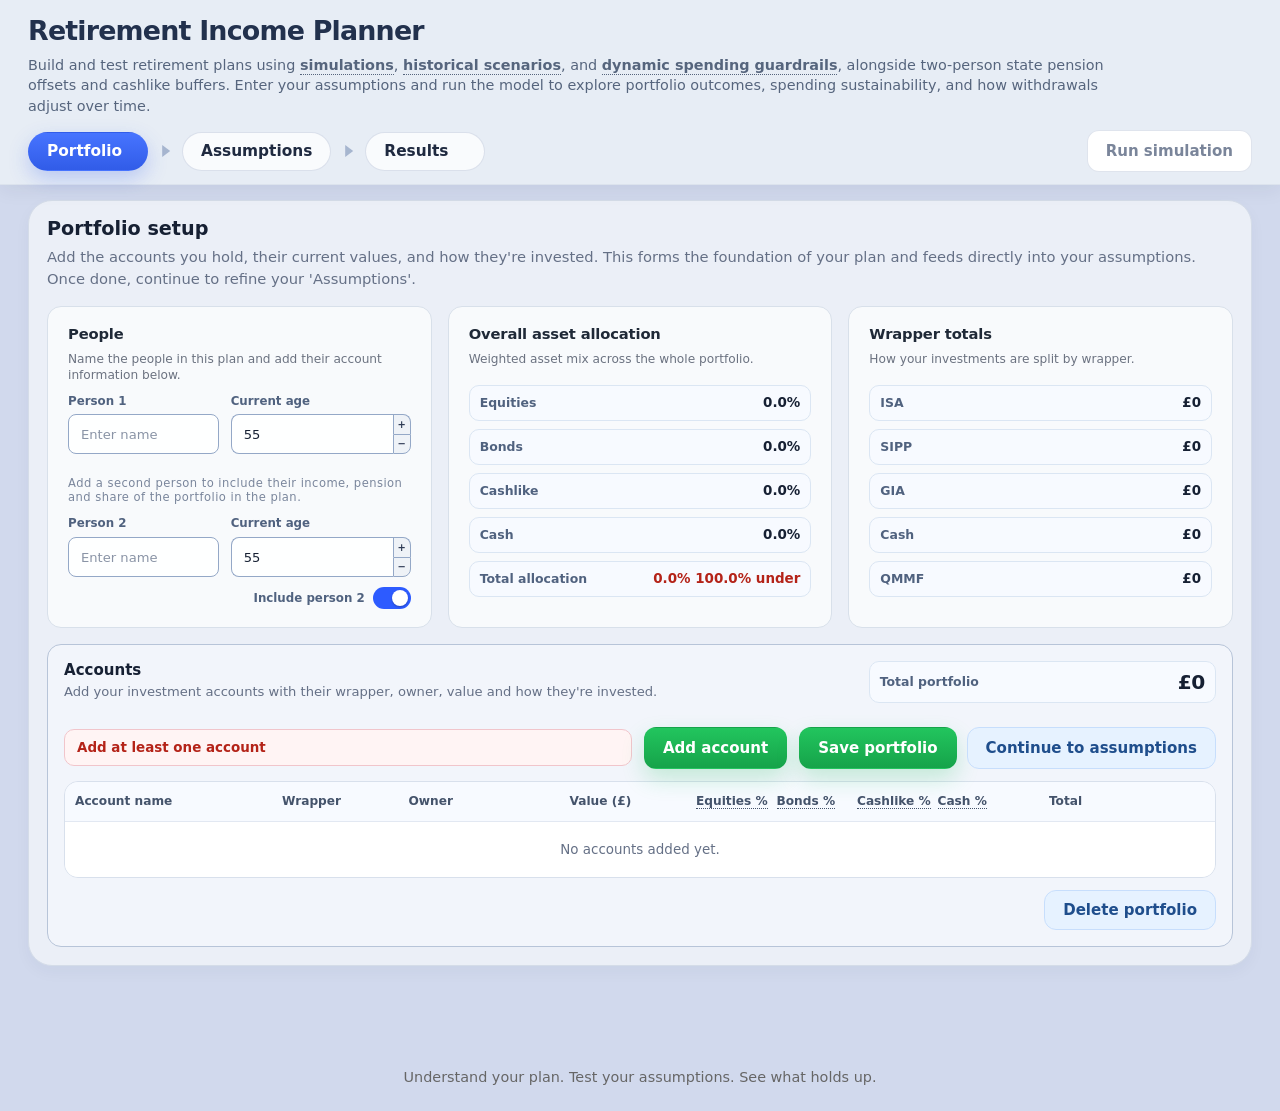
==== commit 1314af56: "Add files via upload" ====
--- a/index.html
+++ b/index.html
@@ -355,7 +355,7 @@
                           class="metric-heading-with-tooltip"
                           tabindex="0"
                           data-tooltip="The percentage of this account invested in shares. Higher equity allocations typically increase expected long-term growth but also increase volatility."
-                        >Equity %</span>
+                        >Equities %</span>
                       </th>
                     
                       <th>
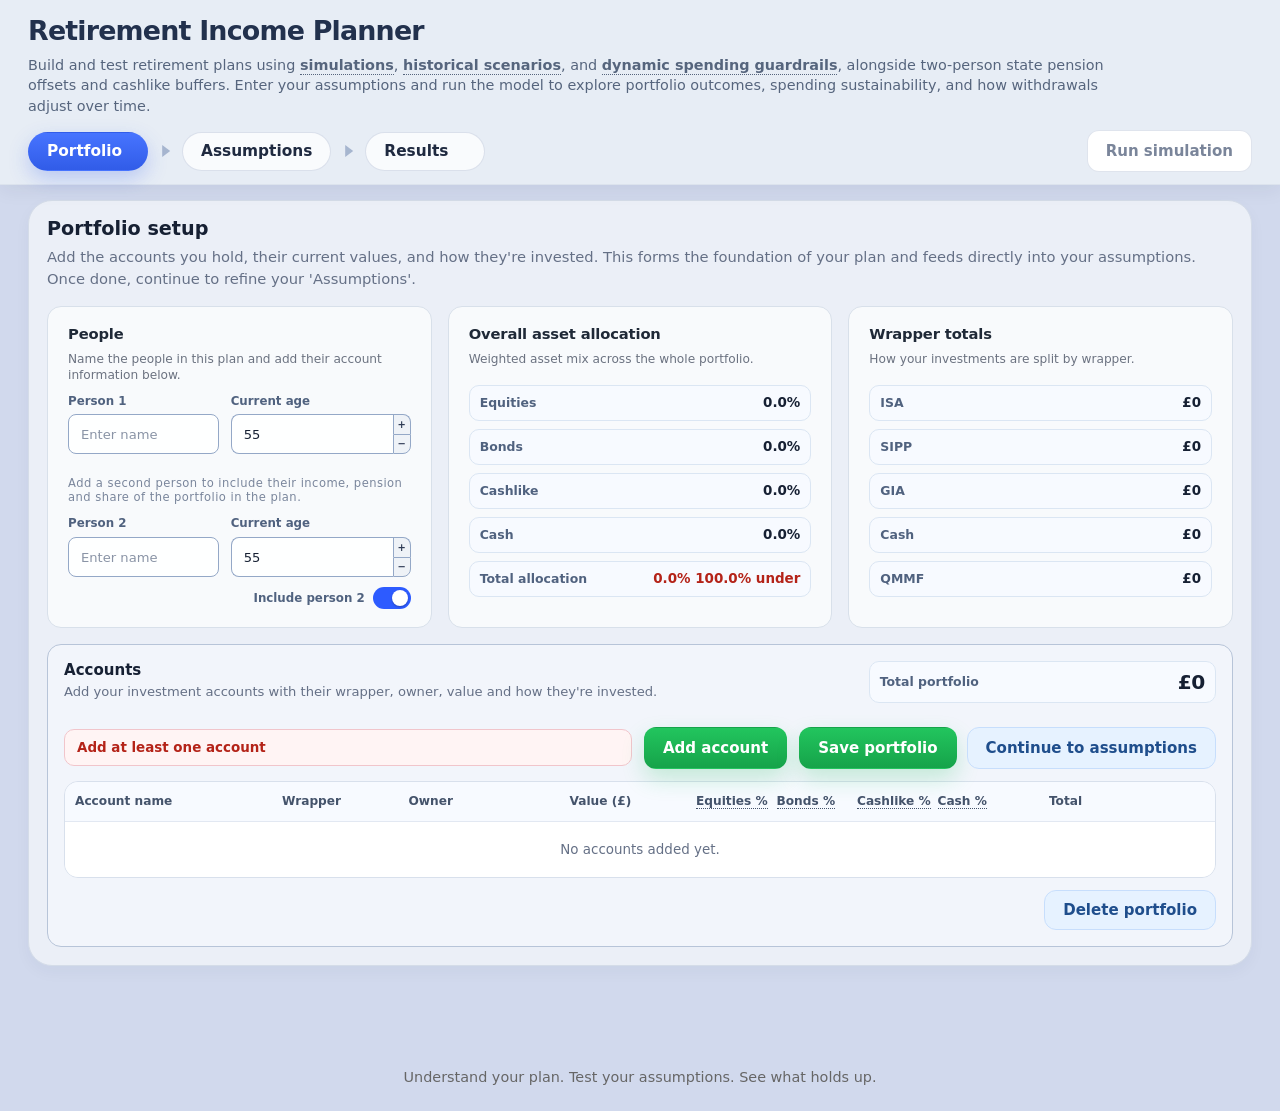
==== commit cfe7c8b5: "Add files via upload" ====
--- a/index.html
+++ b/index.html
@@ -370,7 +370,7 @@
                         <span
                           class="metric-heading-with-tooltip"
                           tabindex="0"
-                          data-tooltip="Cashlike includes cash ISAs, money-market funds, and QMMF used as a drawdown buffer."
+                          data-tooltip="Cashlike includes cash ISAs, money-market funds, and QMMFs."
                         >Cashlike %</span>
                       </th>
                     
@@ -378,7 +378,7 @@
                         <span
                           class="metric-heading-with-tooltip"
                           tabindex="0"
-                          data-tooltip="Cash represents actual liquid cash holdings, like current accounts, separate from cashlike instruments used as buffers."
+                          data-tooltip="Cash represents actual liquid cash holdings, like current accounts, separate from cashlike instruments."
                         >Cash %</span>
                       </th>
                     
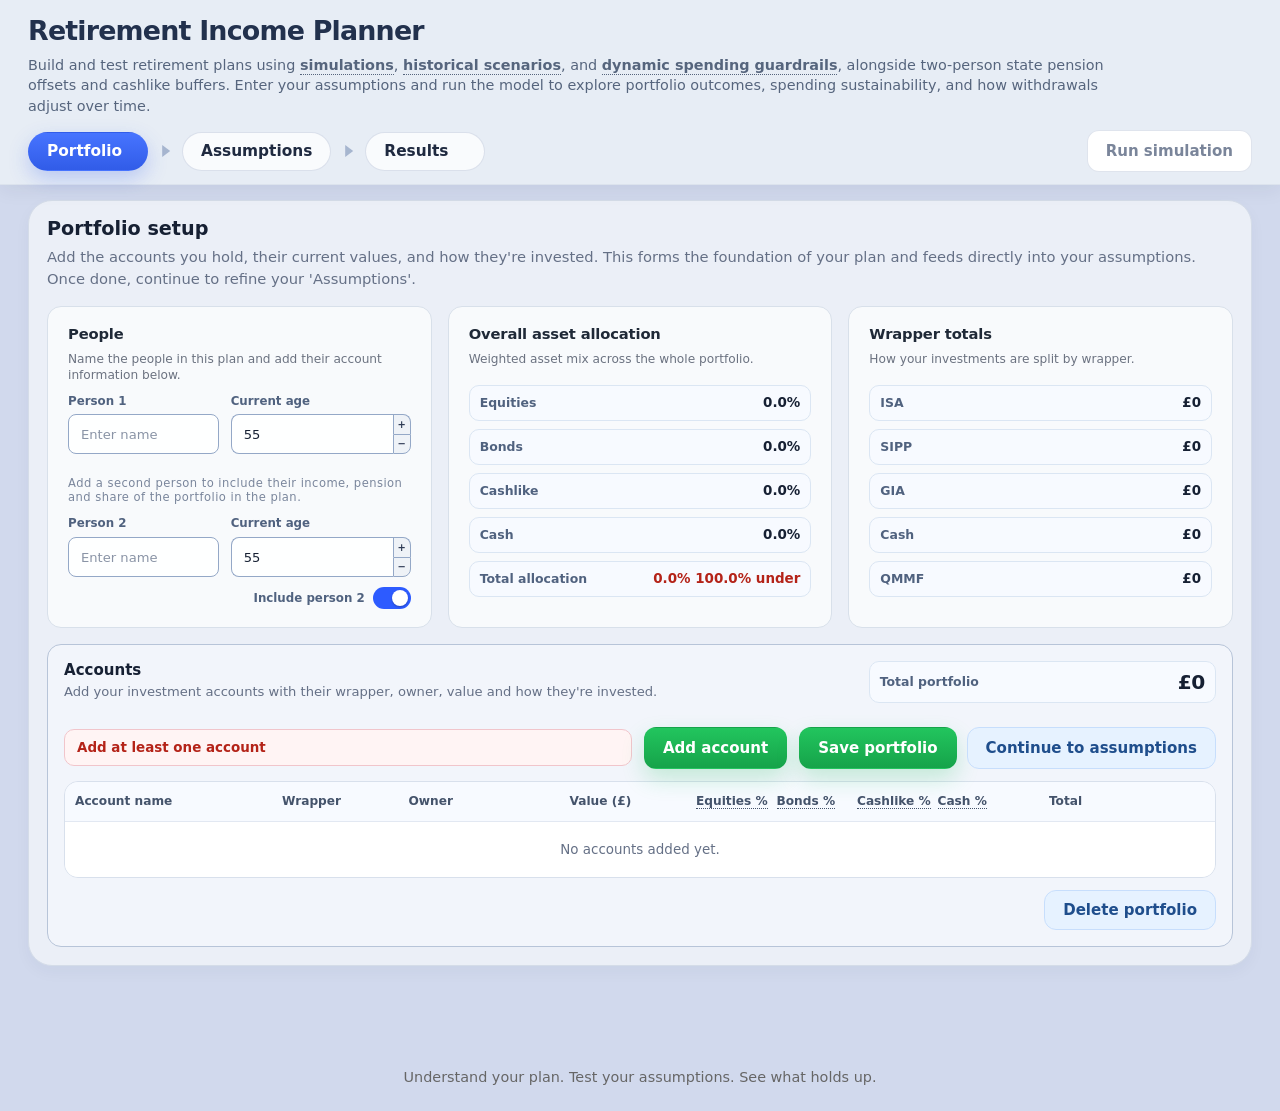
==== commit eebb4e31: "Add files via upload" ====
--- a/index.html
+++ b/index.html
@@ -370,7 +370,7 @@
                         <span
                           class="metric-heading-with-tooltip"
                           tabindex="0"
-                          data-tooltip="Cashlike includes cash ISAs, money-market funds, and QMMFs."
+                          data-tooltip="Cashlike includes cash ISAs, money-market funds, and QMMFs. They typically pay an interest like return."
                         >Cashlike %</span>
                       </th>
                     
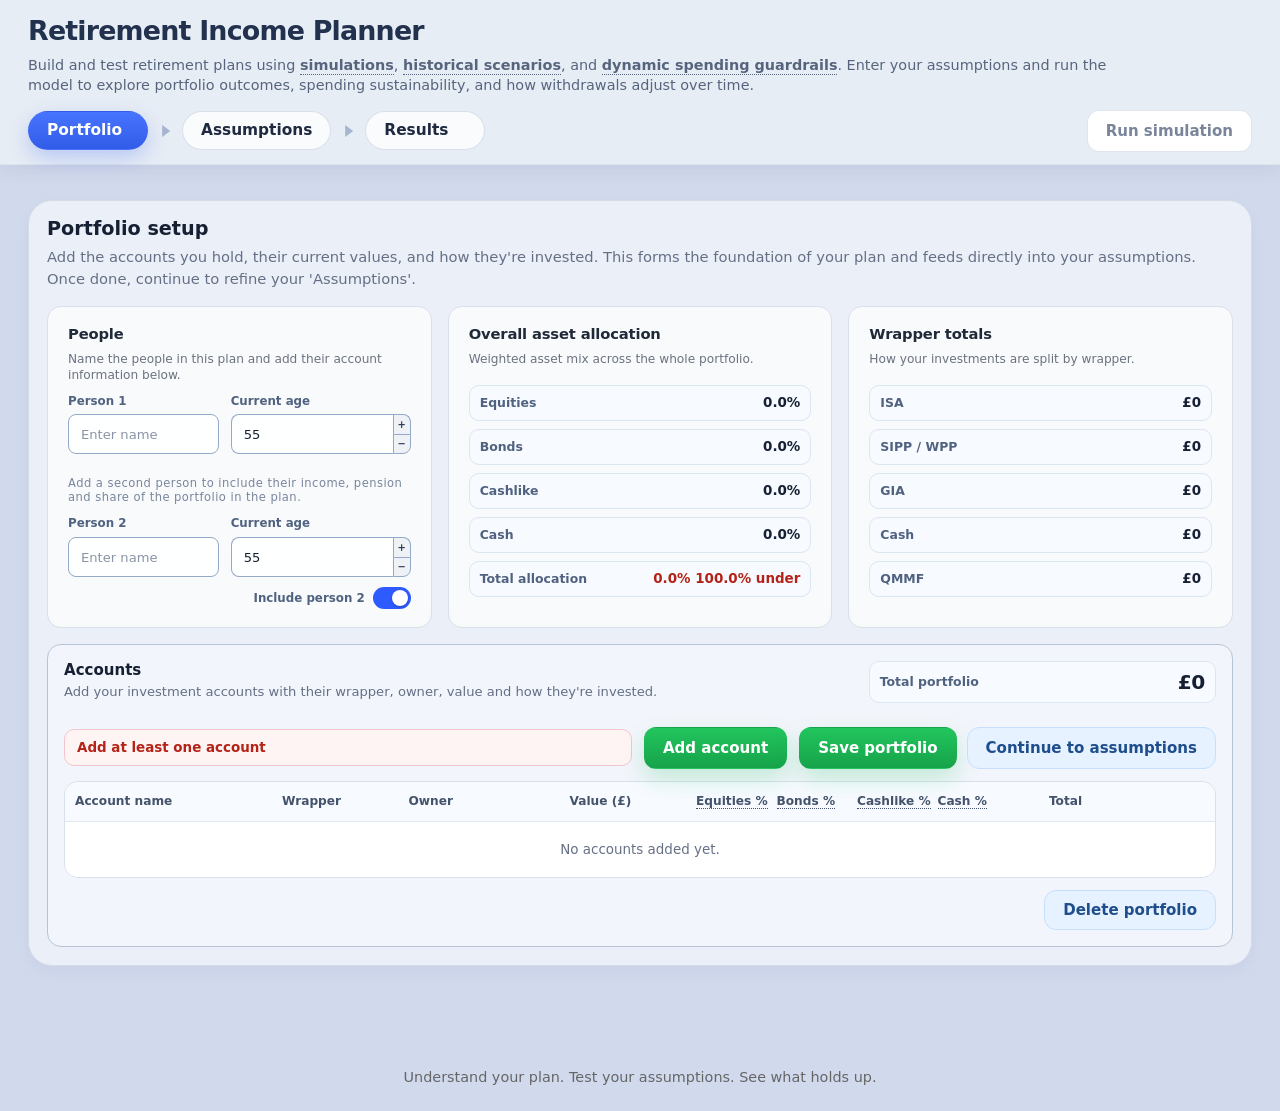
==== commit f558376f: "Add files via upload" ====
--- a/index.html
+++ b/index.html
@@ -36,8 +36,8 @@
               data-tooltip="Adjusts your withdrawals up or down based on portfolio performance (Guyton-Klinger), helping sustain income while reducing the risk of running out."
             >
               <strong>dynamic spending guardrails</strong>
-            </span>,
-            alongside two-person state pension offsets and cashlike buffers. Enter your assumptions and run the model to explore portfolio outcomes, spending sustainability, and how withdrawals adjust over time.
+            </span>.
+            Enter your assumptions and run the model to explore portfolio outcomes, spending sustainability, and how withdrawals adjust over time.
           </p>
         </div>
 
@@ -370,7 +370,7 @@
                         <span
                           class="metric-heading-with-tooltip"
                           tabindex="0"
-                          data-tooltip="Cashlike includes cash ISAs, money-market funds, and QMMFs. They typically pay an interest like return."
+                          data-tooltip="Cashlike includes cash ISAs, money-market funds, and QMMFs. They typically pay an interest based return."
                         >Cashlike %</span>
                       </th>
                     
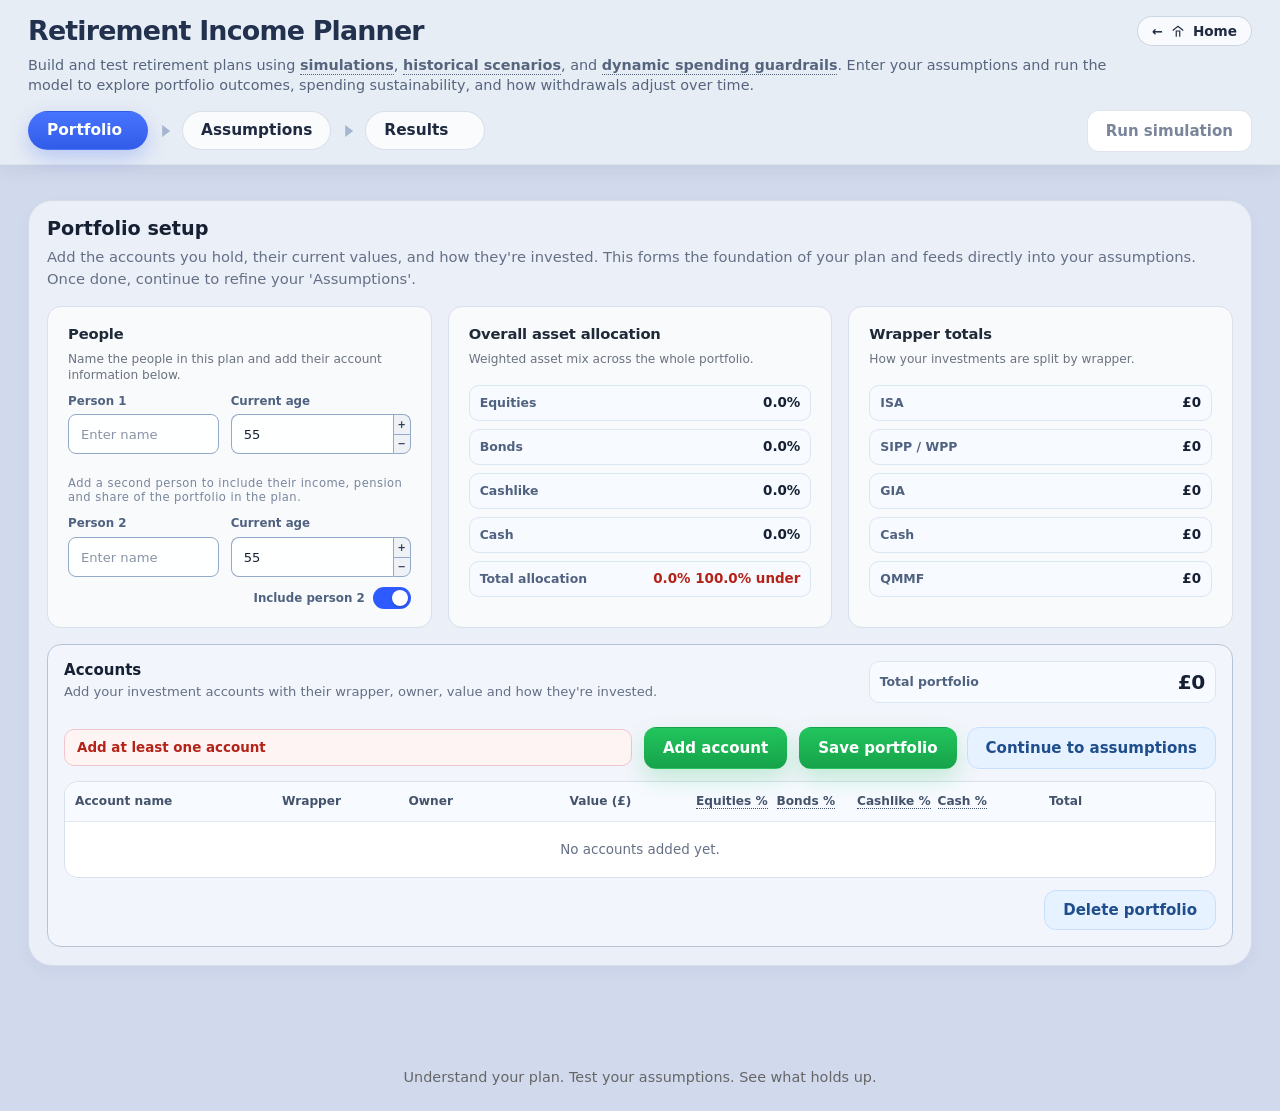
==== commit c7e27bd5: "Add files via upload" ====
--- a/index.html
+++ b/index.html
@@ -6,6 +6,7 @@
   <meta name="viewport" content="width=device-width, initial-scale=1" />
   <link rel="icon" type="image/svg+xml" href="favicon.svg" />
   <link rel="stylesheet" href="css/style.css" />
+  <link rel="stylesheet" href="css/home-btn.css" />
   <script type="module" src="js/app.js" defer></script>
 </head>
 <body>
@@ -91,6 +92,14 @@
               </div>
             </div>
       </div>
+      <a href="https://mr-androidwoody.github.io/" class="home-btn home-btn--top">
+        <span class="home-arrow">←</span>
+        <svg viewBox="0 0 24 24" fill="none" stroke-width="2" aria-hidden="true">
+          <path d="M3 11l9-7 9 7"/>
+          <path d="M9 22V12h6v10"/>
+        </svg>
+        Home
+      </a>
     </header>
 
     <main class="page-content">
--- a/css/home-btn.css
+++ b/css/home-btn.css
@@ -0,0 +1,55 @@
+/* ── Home button overlay ─────────────────────────────────────────────────── */
+/* Positioned absolutely within .top-header (which is already position:fixed) */
+/* Does not participate in the grid/flex layout of .top-header__inner         */
+
+.home-btn {
+  display: inline-flex;
+  align-items: center;
+  gap: 8px;
+
+  padding: 6px 14px;
+  border-radius: 999px;
+
+  background: rgba(255, 255, 255, 0.7);
+  border: 1px solid rgba(77, 105, 153, 0.25);
+
+  text-decoration: none;
+  font-size: 0.85rem;
+  font-weight: 600;
+  color: #1f2a40;
+
+  white-space: nowrap;
+
+  transition: all 140ms ease;
+}
+
+.home-btn:hover {
+  background: #ffffff;
+  transform: translateY(-1px);
+  box-shadow: 0 4px 10px rgba(18, 30, 52, 0.08);
+}
+
+.home-btn svg {
+  width: 14px;
+  height: 14px;
+  stroke: currentColor;
+}
+
+.home-arrow {
+  font-size: 13px;
+}
+
+/* Pin to top-right of the fixed header, outside layout flow */
+.home-btn--top {
+  position: absolute;
+  top: 16px;
+  right: 28px;
+  z-index: 200;
+}
+
+@media (max-width: 900px) {
+  .home-btn--top {
+    top: 12px;
+    right: 16px;
+  }
+}
